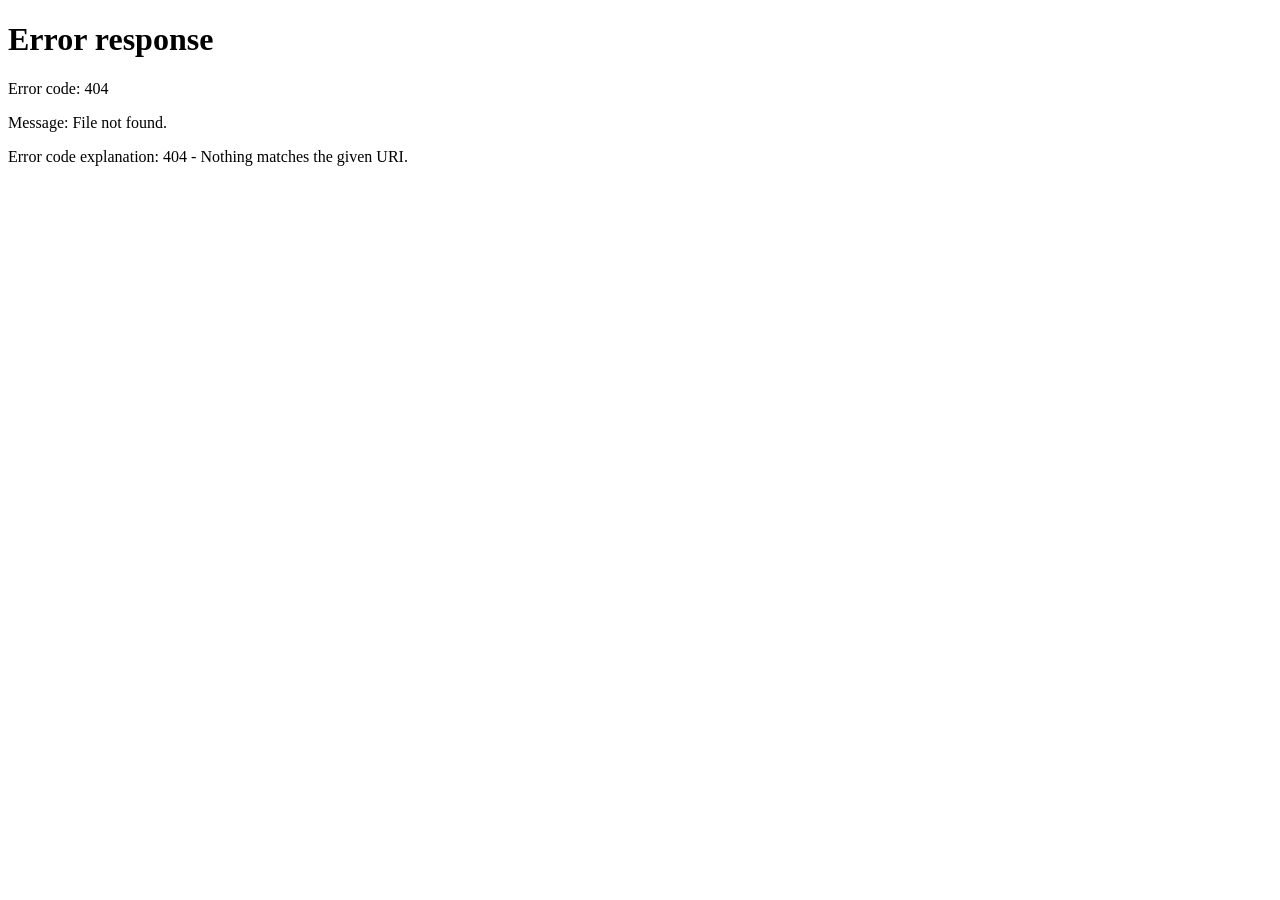
==== index.html @ b62634f8 "+" ====
<html>

<head>
    <title>Redirect</title>
    <META HTTP-EQUIV="Content-Type" CONTENT="text/html; charset=iso-8859-9">
    <meta name="yandex-verification" content="a3f229bd04b28d23" />
    <META HTTP-EQUIV="Refresh" CONTENT="0; URL=comming-soon">
</head>

<body></body>

</html>
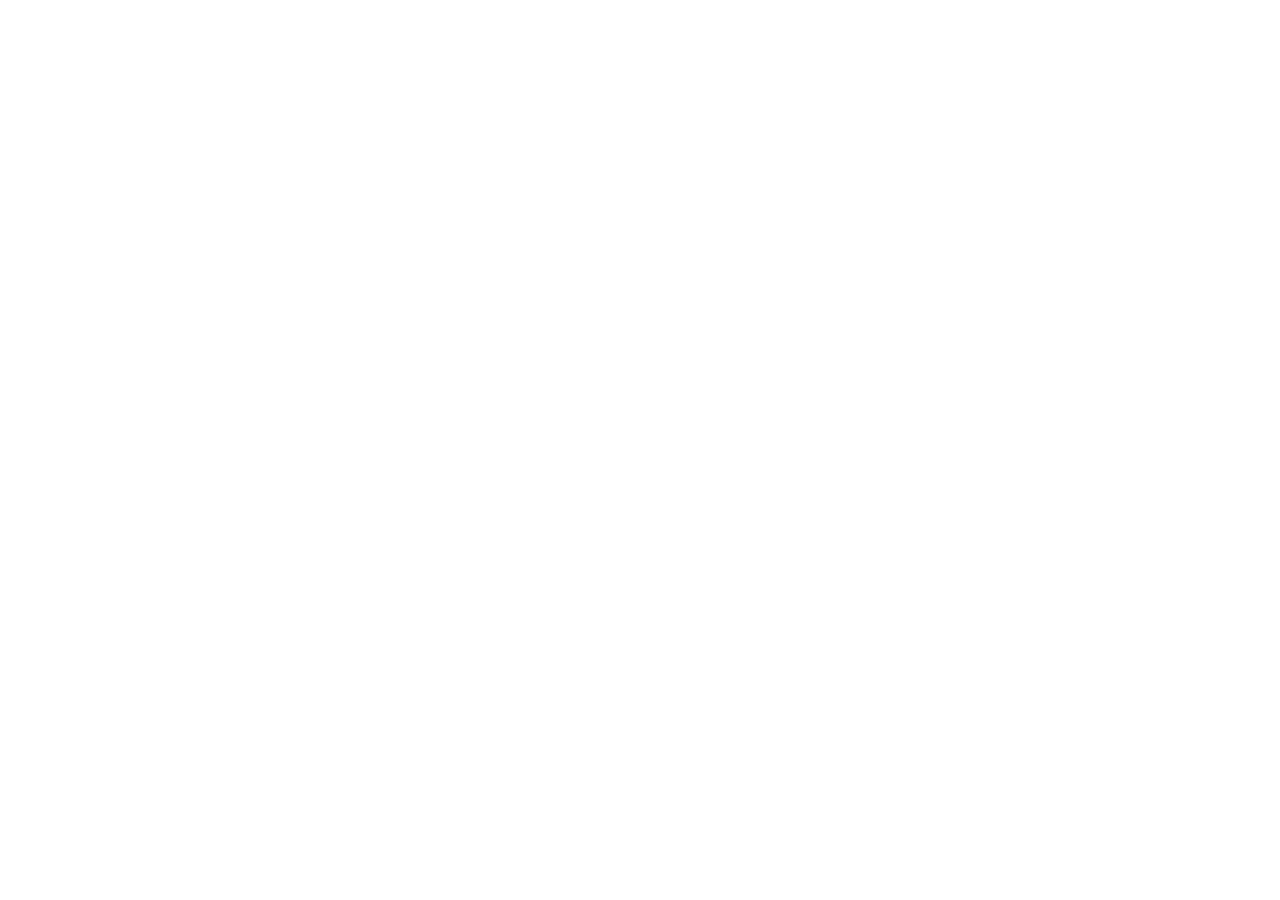
==== commit a3e2f158: "-" ====
--- a/index.html
+++ b/index.html
@@ -1,12 +1,49 @@
-<html>
+<!DOCTYPE html>
+<html lang="TR">
 
 <head>
-    <title>Redirect</title>
     <META HTTP-EQUIV="Content-Type" CONTENT="text/html; charset=iso-8859-9">
-    <meta name="yandex-verification" content="a3f229bd04b28d23" />
-    <META HTTP-EQUIV="Refresh" CONTENT="0; URL=comming-soon">
+    <META HTTP-EQUIV="Refresh" CONTENT="5; URL=en">
+    <meta charset="utf-8">
+    <meta name="viewport" content="width=device-width, initial-scale=1, shrink-to-fit=no">
+    <meta name="title" content="Özgeçmiş - Eser Kuru | eserkuru.me" />
+    <meta name="description" content="Eser Kuru kimdir? " />
+    <meta name="keywords" content="eserkuru, yazılım, geliştirici, freelancer" />
+    <meta name="author" content="Eser Kuru" />
+    <meta name="owner" content="Eser Kuru" />
+    <meta name="copyright" content="(c) 2019" />
+
+    <!-- Global site tag (gtag.js) - Google Analytics -->
+    <script async src="https://www.googletagmanager.com/gtag/js?id=UA-132011424-1"></script>
+    <script>
+        window.dataLayer = window.dataLayer || [];
+        function gtag() { dataLayer.push(arguments); }
+        gtag('js', new Date());
+
+        gtag('config', 'UA-132011424-1');
+    </script>
+
+
+    <title>Özgeçmiş - Eser Kuru</title>
+
+    <!-- Bootstrap core CSS -->
+    <link href="vendor/bootstrap/css/bootstrap.min.css" rel="stylesheet">
+
+    <!-- Custom fonts for this template -->
+    <link href="https://fonts.googleapis.com/css?family=Saira+Extra+Condensed:500,700" rel="stylesheet">
+    <link href="https://fonts.googleapis.com/css?family=Muli:400,400i,800,800i" rel="stylesheet">
+    <link href="vendor/fontawesome-free/css/all.min.css" rel="stylesheet">
+
+    <!-- Custom styles for this template -->
+    <link href="css/resume.min.css" rel="stylesheet">
+    <link href="css/custom.css" rel="stylesheet">
+
 </head>
 
-<body></body>
+<body>
+    <div class="spinner-grow" style="width: 3rem; height: 3rem;" role="status">
+        <span class="sr-only">Loading...</span>
+    </div>
+</body>
 
 </html>
--- a/vendor/fontawesome-free/css/all.min.css
+++ b/vendor/fontawesome-free/css/all.min.css
@@ -0,0 +1,5 @@
+/*!
+ * Font Awesome Free 5.3.1 by @fontawesome - https://fontawesome.com
+ * License - https://fontawesome.com/license/free (Icons: CC BY 4.0, Fonts: SIL OFL 1.1, Code: MIT License)
+ */
+.fa,.fab,.fal,.far,.fas{-moz-osx-font-smoothing:grayscale;-webkit-font-smoothing:antialiased;display:inline-block;font-style:normal;font-variant:normal;text-rendering:auto;line-height:1}.fa-lg{font-size:1.33333em;line-height:.75em;vertical-align:-.0667em}.fa-xs{font-size:.75em}.fa-sm{font-size:.875em}.fa-1x{font-size:1em}.fa-2x{font-size:2em}.fa-3x{font-size:3em}.fa-4x{font-size:4em}.fa-5x{font-size:5em}.fa-6x{font-size:6em}.fa-7x{font-size:7em}.fa-8x{font-size:8em}.fa-9x{font-size:9em}.fa-10x{font-size:10em}.fa-fw{text-align:center;width:1.25em}.fa-ul{list-style-type:none;margin-left:2.5em;padding-left:0}.fa-ul>li{position:relative}.fa-li{left:-2em;position:absolute;text-align:center;width:2em;line-height:inherit}.fa-border{border:.08em solid #eee;border-radius:.1em;padding:.2em .25em .15em}.fa-pull-left{float:left}.fa-pull-right{float:right}.fa.fa-pull-left,.fab.fa-pull-left,.fal.fa-pull-left,.far.fa-pull-left,.fas.fa-pull-left{margin-right:.3em}.fa.fa-pull-right,.fab.fa-pull-right,.fal.fa-pull-right,.far.fa-pull-right,.fas.fa-pull-right{margin-left:.3em}.fa-spin{animation:fa-spin 2s infinite linear}.fa-pulse{animation:fa-spin 1s infinite steps(8)}@keyframes fa-spin{0%{transform:rotate(0deg)}to{transform:rotate(1turn)}}.fa-rotate-90{-ms-filter:"progid:DXImageTransform.Microsoft.BasicImage(rotation=1)";transform:rotate(90deg)}.fa-rotate-180{-ms-filter:"progid:DXImageTransform.Microsoft.BasicImage(rotation=2)";transform:rotate(180deg)}.fa-rotate-270{-ms-filter:"progid:DXImageTransform.Microsoft.BasicImage(rotation=3)";transform:rotate(270deg)}.fa-flip-horizontal{-ms-filter:"progid:DXImageTransform.Microsoft.BasicImage(rotation=0, mirror=1)";transform:scaleX(-1)}.fa-flip-vertical{transform:scaleY(-1)}.fa-flip-horizontal.fa-flip-vertical,.fa-flip-vertical{-ms-filter:"progid:DXImageTransform.Microsoft.BasicImage(rotation=2, mirror=1)"}.fa-flip-horizontal.fa-flip-vertical{transform:scale(-1)}:root .fa-flip-horizontal,:root .fa-flip-vertical,:root .fa-rotate-90,:root .fa-rotate-180,:root .fa-rotate-270{-webkit-filter:none;filter:none}.fa-stack{display:inline-block;height:2em;line-height:2em;position:relative;vertical-align:middle;width:2em}.fa-stack-1x,.fa-stack-2x{left:0;position:absolute;text-align:center;width:100%}.fa-stack-1x{line-height:inherit}.fa-stack-2x{font-size:2em}.fa-inverse{color:#fff}.fa-500px:before{content:"\f26e"}.fa-accessible-icon:before{content:"\f368"}.fa-accusoft:before{content:"\f369"}.fa-ad:before{content:"\f641"}.fa-address-book:before{content:"\f2b9"}.fa-address-card:before{content:"\f2bb"}.fa-adjust:before{content:"\f042"}.fa-adn:before{content:"\f170"}.fa-adversal:before{content:"\f36a"}.fa-affiliatetheme:before{content:"\f36b"}.fa-air-freshener:before{content:"\f5d0"}.fa-algolia:before{content:"\f36c"}.fa-align-center:before{content:"\f037"}.fa-align-justify:before{content:"\f039"}.fa-align-left:before{content:"\f036"}.fa-align-right:before{content:"\f038"}.fa-alipay:before{content:"\f642"}.fa-allergies:before{content:"\f461"}.fa-amazon:before{content:"\f270"}.fa-amazon-pay:before{content:"\f42c"}.fa-ambulance:before{content:"\f0f9"}.fa-american-sign-language-interpreting:before{content:"\f2a3"}.fa-amilia:before{content:"\f36d"}.fa-anchor:before{content:"\f13d"}.fa-android:before{content:"\f17b"}.fa-angellist:before{content:"\f209"}.fa-angle-double-down:before{content:"\f103"}.fa-angle-double-left:before{content:"\f100"}.fa-angle-double-right:before{content:"\f101"}.fa-angle-double-up:before{content:"\f102"}.fa-angle-down:before{content:"\f107"}.fa-angle-left:before{content:"\f104"}.fa-angle-right:before{content:"\f105"}.fa-angle-up:before{content:"\f106"}.fa-angry:before{content:"\f556"}.fa-angrycreative:before{content:"\f36e"}.fa-angular:before{content:"\f420"}.fa-ankh:before{content:"\f644"}.fa-app-store:before{content:"\f36f"}.fa-app-store-ios:before{content:"\f370"}.fa-apper:before{content:"\f371"}.fa-apple:before{content:"\f179"}.fa-apple-alt:before{content:"\f5d1"}.fa-apple-pay:before{content:"\f415"}.fa-archive:before{content:"\f187"}.fa-archway:before{content:"\f557"}.fa-arrow-alt-circle-down:before{content:"\f358"}.fa-arrow-alt-circle-left:before{content:"\f359"}.fa-arrow-alt-circle-right:before{content:"\f35a"}.fa-arrow-alt-circle-up:before{content:"\f35b"}.fa-arrow-circle-down:before{content:"\f0ab"}.fa-arrow-circle-left:before{content:"\f0a8"}.fa-arrow-circle-right:before{content:"\f0a9"}.fa-arrow-circle-up:before{content:"\f0aa"}.fa-arrow-down:before{content:"\f063"}.fa-arrow-left:before{content:"\f060"}.fa-arrow-right:before{content:"\f061"}.fa-arrow-up:before{content:"\f062"}.fa-arrows-alt:before{content:"\f0b2"}.fa-arrows-alt-h:before{content:"\f337"}.fa-arrows-alt-v:before{content:"\f338"}.fa-assistive-listening-systems:before{content:"\f2a2"}.fa-asterisk:before{content:"\f069"}.fa-asymmetrik:before{content:"\f372"}.fa-at:before{content:"\f1fa"}.fa-atlas:before{content:"\f558"}.fa-atom:before{content:"\f5d2"}.fa-audible:before{content:"\f373"}.fa-audio-description:before{content:"\f29e"}.fa-autoprefixer:before{content:"\f41c"}.fa-avianex:before{content:"\f374"}.fa-aviato:before{content:"\f421"}.fa-award:before{content:"\f559"}.fa-aws:before{content:"\f375"}.fa-backspace:before{content:"\f55a"}.fa-backward:before{content:"\f04a"}.fa-balance-scale:before{content:"\f24e"}.fa-ban:before{content:"\f05e"}.fa-band-aid:before{content:"\f462"}.fa-bandcamp:before{content:"\f2d5"}.fa-barcode:before{content:"\f02a"}.fa-bars:before{content:"\f0c9"}.fa-baseball-ball:before{content:"\f433"}.fa-basketball-ball:before{content:"\f434"}.fa-bath:before{content:"\f2cd"}.fa-battery-empty:before{content:"\f244"}.fa-battery-full:before{content:"\f240"}.fa-battery-half:before{content:"\f242"}.fa-battery-quarter:before{content:"\f243"}.fa-battery-three-quarters:before{content:"\f241"}.fa-bed:before{content:"\f236"}.fa-beer:before{content:"\f0fc"}.fa-behance:before{content:"\f1b4"}.fa-behance-square:before{content:"\f1b5"}.fa-bell:before{content:"\f0f3"}.fa-bell-slash:before{content:"\f1f6"}.fa-bezier-curve:before{content:"\f55b"}.fa-bible:before{content:"\f647"}.fa-bicycle:before{content:"\f206"}.fa-bimobject:before{content:"\f378"}.fa-binoculars:before{content:"\f1e5"}.fa-birthday-cake:before{content:"\f1fd"}.fa-bitbucket:before{content:"\f171"}.fa-bitcoin:before{content:"\f379"}.fa-bity:before{content:"\f37a"}.fa-black-tie:before{content:"\f27e"}.fa-blackberry:before{content:"\f37b"}.fa-blender:before{content:"\f517"}.fa-blind:before{content:"\f29d"}.fa-blogger:before{content:"\f37c"}.fa-blogger-b:before{content:"\f37d"}.fa-bluetooth:before{content:"\f293"}.fa-bluetooth-b:before{content:"\f294"}.fa-bold:before{content:"\f032"}.fa-bolt:before{content:"\f0e7"}.fa-bomb:before{content:"\f1e2"}.fa-bone:before{content:"\f5d7"}.fa-bong:before{content:"\f55c"}.fa-book:before{content:"\f02d"}.fa-book-open:before{content:"\f518"}.fa-book-reader:before{content:"\f5da"}.fa-bookmark:before{content:"\f02e"}.fa-bowling-ball:before{content:"\f436"}.fa-box:before{content:"\f466"}.fa-box-open:before{content:"\f49e"}.fa-boxes:before{content:"\f468"}.fa-braille:before{content:"\f2a1"}.fa-brain:before{content:"\f5dc"}.fa-briefcase:before{content:"\f0b1"}.fa-briefcase-medical:before{content:"\f469"}.fa-broadcast-tower:before{content:"\f519"}.fa-broom:before{content:"\f51a"}.fa-brush:before{content:"\f55d"}.fa-btc:before{content:"\f15a"}.fa-bug:before{content:"\f188"}.fa-building:before{content:"\f1ad"}.fa-bullhorn:before{content:"\f0a1"}.fa-bullseye:before{content:"\f140"}.fa-burn:before{content:"\f46a"}.fa-buromobelexperte:before{content:"\f37f"}.fa-bus:before{content:"\f207"}.fa-bus-alt:before{content:"\f55e"}.fa-business-time:before{content:"\f64a"}.fa-buysellads:before{content:"\f20d"}.fa-calculator:before{content:"\f1ec"}.fa-calendar:before{content:"\f133"}.fa-calendar-alt:before{content:"\f073"}.fa-calendar-check:before{content:"\f274"}.fa-calendar-minus:before{content:"\f272"}.fa-calendar-plus:before{content:"\f271"}.fa-calendar-times:before{content:"\f273"}.fa-camera:before{content:"\f030"}.fa-camera-retro:before{content:"\f083"}.fa-cannabis:before{content:"\f55f"}.fa-capsules:before{content:"\f46b"}.fa-car:before{content:"\f1b9"}.fa-car-alt:before{content:"\f5de"}.fa-car-battery:before{content:"\f5df"}.fa-car-crash:before{content:"\f5e1"}.fa-car-side:before{content:"\f5e4"}.fa-caret-down:before{content:"\f0d7"}.fa-caret-left:before{content:"\f0d9"}.fa-caret-right:before{content:"\f0da"}.fa-caret-square-down:before{content:"\f150"}.fa-caret-square-left:before{content:"\f191"}.fa-caret-square-right:before{content:"\f152"}.fa-caret-square-up:before{content:"\f151"}.fa-caret-up:before{content:"\f0d8"}.fa-cart-arrow-down:before{content:"\f218"}.fa-cart-plus:before{content:"\f217"}.fa-cc-amazon-pay:before{content:"\f42d"}.fa-cc-amex:before{content:"\f1f3"}.fa-cc-apple-pay:before{content:"\f416"}.fa-cc-diners-club:before{content:"\f24c"}.fa-cc-discover:before{content:"\f1f2"}.fa-cc-jcb:before{content:"\f24b"}.fa-cc-mastercard:before{content:"\f1f1"}.fa-cc-paypal:before{content:"\f1f4"}.fa-cc-stripe:before{content:"\f1f5"}.fa-cc-visa:before{content:"\f1f0"}.fa-centercode:before{content:"\f380"}.fa-certificate:before{content:"\f0a3"}.fa-chalkboard:before{content:"\f51b"}.fa-chalkboard-teacher:before{content:"\f51c"}.fa-charging-station:before{content:"\f5e7"}.fa-chart-area:before{content:"\f1fe"}.fa-chart-bar:before{content:"\f080"}.fa-chart-line:before{content:"\f201"}.fa-chart-pie:before{content:"\f200"}.fa-check:before{content:"\f00c"}.fa-check-circle:before{content:"\f058"}.fa-check-double:before{content:"\f560"}.fa-check-square:before{content:"\f14a"}.fa-chess:before{content:"\f439"}.fa-chess-bishop:before{content:"\f43a"}.fa-chess-board:before{content:"\f43c"}.fa-chess-king:before{content:"\f43f"}.fa-chess-knight:before{content:"\f441"}.fa-chess-pawn:before{content:"\f443"}.fa-chess-queen:before{content:"\f445"}.fa-chess-rook:before{content:"\f447"}.fa-chevron-circle-down:before{content:"\f13a"}.fa-chevron-circle-left:before{content:"\f137"}.fa-chevron-circle-right:before{content:"\f138"}.fa-chevron-circle-up:before{content:"\f139"}.fa-chevron-down:before{content:"\f078"}.fa-chevron-left:before{content:"\f053"}.fa-chevron-right:before{content:"\f054"}.fa-chevron-up:before{content:"\f077"}.fa-child:before{content:"\f1ae"}.fa-chrome:before{content:"\f268"}.fa-church:before{content:"\f51d"}.fa-circle:before{content:"\f111"}.fa-circle-notch:before{content:"\f1ce"}.fa-city:before{content:"\f64f"}.fa-clipboard:before{content:"\f328"}.fa-clipboard-check:before{content:"\f46c"}.fa-clipboard-list:before{content:"\f46d"}.fa-clock:before{content:"\f017"}.fa-clone:before{content:"\f24d"}.fa-closed-captioning:before{content:"\f20a"}.fa-cloud:before{content:"\f0c2"}.fa-cloud-download-alt:before{content:"\f381"}.fa-cloud-upload-alt:before{content:"\f382"}.fa-cloudscale:before{content:"\f383"}.fa-cloudsmith:before{content:"\f384"}.fa-cloudversify:before{content:"\f385"}.fa-cocktail:before{content:"\f561"}.fa-code:before{content:"\f121"}.fa-code-branch:before{content:"\f126"}.fa-codepen:before{content:"\f1cb"}.fa-codiepie:before{content:"\f284"}.fa-coffee:before{content:"\f0f4"}.fa-cog:before{content:"\f013"}.fa-cogs:before{content:"\f085"}.fa-coins:before{content:"\f51e"}.fa-columns:before{content:"\f0db"}.fa-comment:before{content:"\f075"}.fa-comment-alt:before{content:"\f27a"}.fa-comment-dollar:before{content:"\f651"}.fa-comment-dots:before{content:"\f4ad"}.fa-comment-slash:before{content:"\f4b3"}.fa-comments:before{content:"\f086"}.fa-comments-dollar:before{content:"\f653"}.fa-compact-disc:before{content:"\f51f"}.fa-compass:before{content:"\f14e"}.fa-compress:before{content:"\f066"}.fa-concierge-bell:before{content:"\f562"}.fa-connectdevelop:before{content:"\f20e"}.fa-contao:before{content:"\f26d"}.fa-cookie:before{content:"\f563"}.fa-cookie-bite:before{content:"\f564"}.fa-copy:before{content:"\f0c5"}.fa-copyright:before{content:"\f1f9"}.fa-couch:before{content:"\f4b8"}.fa-cpanel:before{content:"\f388"}.fa-creative-commons:before{content:"\f25e"}.fa-creative-commons-by:before{content:"\f4e7"}.fa-creative-commons-nc:before{content:"\f4e8"}.fa-creative-commons-nc-eu:before{content:"\f4e9"}.fa-creative-commons-nc-jp:before{content:"\f4ea"}.fa-creative-commons-nd:before{content:"\f4eb"}.fa-creative-commons-pd:before{content:"\f4ec"}.fa-creative-commons-pd-alt:before{content:"\f4ed"}.fa-creative-commons-remix:before{content:"\f4ee"}.fa-creative-commons-sa:before{content:"\f4ef"}.fa-creative-commons-sampling:before{content:"\f4f0"}.fa-creative-commons-sampling-plus:before{content:"\f4f1"}.fa-creative-commons-share:before{content:"\f4f2"}.fa-credit-card:before{content:"\f09d"}.fa-crop:before{content:"\f125"}.fa-crop-alt:before{content:"\f565"}.fa-cross:before{content:"\f654"}.fa-crosshairs:before{content:"\f05b"}.fa-crow:before{content:"\f520"}.fa-crown:before{content:"\f521"}.fa-css3:before{content:"\f13c"}.fa-css3-alt:before{content:"\f38b"}.fa-cube:before{content:"\f1b2"}.fa-cubes:before{content:"\f1b3"}.fa-cut:before{content:"\f0c4"}.fa-cuttlefish:before{content:"\f38c"}.fa-d-and-d:before{content:"\f38d"}.fa-dashcube:before{content:"\f210"}.fa-database:before{content:"\f1c0"}.fa-deaf:before{content:"\f2a4"}.fa-delicious:before{content:"\f1a5"}.fa-deploydog:before{content:"\f38e"}.fa-deskpro:before{content:"\f38f"}.fa-desktop:before{content:"\f108"}.fa-deviantart:before{content:"\f1bd"}.fa-dharmachakra:before{content:"\f655"}.fa-diagnoses:before{content:"\f470"}.fa-dice:before{content:"\f522"}.fa-dice-five:before{content:"\f523"}.fa-dice-four:before{content:"\f524"}.fa-dice-one:before{content:"\f525"}.fa-dice-six:before{content:"\f526"}.fa-dice-three:before{content:"\f527"}.fa-dice-two:before{content:"\f528"}.fa-digg:before{content:"\f1a6"}.fa-digital-ocean:before{content:"\f391"}.fa-digital-tachograph:before{content:"\f566"}.fa-directions:before{content:"\f5eb"}.fa-discord:before{content:"\f392"}.fa-discourse:before{content:"\f393"}.fa-divide:before{content:"\f529"}.fa-dizzy:before{content:"\f567"}.fa-dna:before{content:"\f471"}.fa-dochub:before{content:"\f394"}.fa-docker:before{content:"\f395"}.fa-dollar-sign:before{content:"\f155"}.fa-dolly:before{content:"\f472"}.fa-dolly-flatbed:before{content:"\f474"}.fa-donate:before{content:"\f4b9"}.fa-door-closed:before{content:"\f52a"}.fa-door-open:before{content:"\f52b"}.fa-dot-circle:before{content:"\f192"}.fa-dove:before{content:"\f4ba"}.fa-download:before{content:"\f019"}.fa-draft2digital:before{content:"\f396"}.fa-drafting-compass:before{content:"\f568"}.fa-draw-polygon:before{content:"\f5ee"}.fa-dribbble:before{content:"\f17d"}.fa-dribbble-square:before{content:"\f397"}.fa-dropbox:before{content:"\f16b"}.fa-drum:before{content:"\f569"}.fa-drum-steelpan:before{content:"\f56a"}.fa-drupal:before{content:"\f1a9"}.fa-dumbbell:before{content:"\f44b"}.fa-dyalog:before{content:"\f399"}.fa-earlybirds:before{content:"\f39a"}.fa-ebay:before{content:"\f4f4"}.fa-edge:before{content:"\f282"}.fa-edit:before{content:"\f044"}.fa-eject:before{content:"\f052"}.fa-elementor:before{content:"\f430"}.fa-ellipsis-h:before{content:"\f141"}.fa-ellipsis-v:before{content:"\f142"}.fa-ello:before{content:"\f5f1"}.fa-ember:before{content:"\f423"}.fa-empire:before{content:"\f1d1"}.fa-envelope:before{content:"\f0e0"}.fa-envelope-open:before{content:"\f2b6"}.fa-envelope-open-text:before{content:"\f658"}.fa-envelope-square:before{content:"\f199"}.fa-envira:before{content:"\f299"}.fa-equals:before{content:"\f52c"}.fa-eraser:before{content:"\f12d"}.fa-erlang:before{content:"\f39d"}.fa-ethereum:before{content:"\f42e"}.fa-etsy:before{content:"\f2d7"}.fa-euro-sign:before{content:"\f153"}.fa-exchange-alt:before{content:"\f362"}.fa-exclamation:before{content:"\f12a"}.fa-exclamation-circle:before{content:"\f06a"}.fa-exclamation-triangle:before{content:"\f071"}.fa-expand:before{content:"\f065"}.fa-expand-arrows-alt:before{content:"\f31e"}.fa-expeditedssl:before{content:"\f23e"}.fa-external-link-alt:before{content:"\f35d"}.fa-external-link-square-alt:before{content:"\f360"}.fa-eye:before{content:"\f06e"}.fa-eye-dropper:before{content:"\f1fb"}.fa-eye-slash:before{content:"\f070"}.fa-facebook:before{content:"\f09a"}.fa-facebook-f:before{content:"\f39e"}.fa-facebook-messenger:before{content:"\f39f"}.fa-facebook-square:before{content:"\f082"}.fa-fast-backward:before{content:"\f049"}.fa-fast-forward:before{content:"\f050"}.fa-fax:before{content:"\f1ac"}.fa-feather:before{content:"\f52d"}.fa-feather-alt:before{content:"\f56b"}.fa-female:before{content:"\f182"}.fa-fighter-jet:before{content:"\f0fb"}.fa-file:before{content:"\f15b"}.fa-file-alt:before{content:"\f15c"}.fa-file-archive:before{content:"\f1c6"}.fa-file-audio:before{content:"\f1c7"}.fa-file-code:before{content:"\f1c9"}.fa-file-contract:before{content:"\f56c"}.fa-file-download:before{content:"\f56d"}.fa-file-excel:before{content:"\f1c3"}.fa-file-export:before{content:"\f56e"}.fa-file-image:before{content:"\f1c5"}.fa-file-import:before{content:"\f56f"}.fa-file-invoice:before{content:"\f570"}.fa-file-invoice-dollar:before{content:"\f571"}.fa-file-medical:before{content:"\f477"}.fa-file-medical-alt:before{content:"\f478"}.fa-file-pdf:before{content:"\f1c1"}.fa-file-powerpoint:before{content:"\f1c4"}.fa-file-prescription:before{content:"\f572"}.fa-file-signature:before{content:"\f573"}.fa-file-upload:before{content:"\f574"}.fa-file-video:before{content:"\f1c8"}.fa-file-word:before{content:"\f1c2"}.fa-fill:before{content:"\f575"}.fa-fill-drip:before{content:"\f576"}.fa-film:before{content:"\f008"}.fa-filter:before{content:"\f0b0"}.fa-fingerprint:before{content:"\f577"}.fa-fire:before{content:"\f06d"}.fa-fire-extinguisher:before{content:"\f134"}.fa-firefox:before{content:"\f269"}.fa-first-aid:before{content:"\f479"}.fa-first-order:before{content:"\f2b0"}.fa-first-order-alt:before{content:"\f50a"}.fa-firstdraft:before{content:"\f3a1"}.fa-fish:before{content:"\f578"}.fa-flag:before{content:"\f024"}.fa-flag-checkered:before{content:"\f11e"}.fa-flask:before{content:"\f0c3"}.fa-flickr:before{content:"\f16e"}.fa-flipboard:before{content:"\f44d"}.fa-flushed:before{content:"\f579"}.fa-fly:before{content:"\f417"}.fa-folder:before{content:"\f07b"}.fa-folder-minus:before{content:"\f65d"}.fa-folder-open:before{content:"\f07c"}.fa-folder-plus:before{content:"\f65e"}.fa-font:before{content:"\f031"}.fa-font-awesome:before{content:"\f2b4"}.fa-font-awesome-alt:before{content:"\f35c"}.fa-font-awesome-flag:before{content:"\f425"}.fa-font-awesome-logo-full:before{content:"\f4e6"}.fa-fonticons:before{content:"\f280"}.fa-fonticons-fi:before{content:"\f3a2"}.fa-football-ball:before{content:"\f44e"}.fa-fort-awesome:before{content:"\f286"}.fa-fort-awesome-alt:before{content:"\f3a3"}.fa-forumbee:before{content:"\f211"}.fa-forward:before{content:"\f04e"}.fa-foursquare:before{content:"\f180"}.fa-free-code-camp:before{content:"\f2c5"}.fa-freebsd:before{content:"\f3a4"}.fa-frog:before{content:"\f52e"}.fa-frown:before{content:"\f119"}.fa-frown-open:before{content:"\f57a"}.fa-fulcrum:before{content:"\f50b"}.fa-funnel-dollar:before{content:"\f662"}.fa-futbol:before{content:"\f1e3"}.fa-galactic-republic:before{content:"\f50c"}.fa-galactic-senate:before{content:"\f50d"}.fa-gamepad:before{content:"\f11b"}.fa-gas-pump:before{content:"\f52f"}.fa-gavel:before{content:"\f0e3"}.fa-gem:before{content:"\f3a5"}.fa-genderless:before{content:"\f22d"}.fa-get-pocket:before{content:"\f265"}.fa-gg:before{content:"\f260"}.fa-gg-circle:before{content:"\f261"}.fa-gift:before{content:"\f06b"}.fa-git:before{content:"\f1d3"}.fa-git-square:before{content:"\f1d2"}.fa-github:before{content:"\f09b"}.fa-github-alt:before{content:"\f113"}.fa-github-square:before{content:"\f092"}.fa-gitkraken:before{content:"\f3a6"}.fa-gitlab:before{content:"\f296"}.fa-gitter:before{content:"\f426"}.fa-glass-martini:before{content:"\f000"}.fa-glass-martini-alt:before{content:"\f57b"}.fa-glasses:before{content:"\f530"}.fa-glide:before{content:"\f2a5"}.fa-glide-g:before{content:"\f2a6"}.fa-globe:before{content:"\f0ac"}.fa-globe-africa:before{content:"\f57c"}.fa-globe-americas:before{content:"\f57d"}.fa-globe-asia:before{content:"\f57e"}.fa-gofore:before{content:"\f3a7"}.fa-golf-ball:before{content:"\f450"}.fa-goodreads:before{content:"\f3a8"}.fa-goodreads-g:before{content:"\f3a9"}.fa-google:before{content:"\f1a0"}.fa-google-drive:before{content:"\f3aa"}.fa-google-play:before{content:"\f3ab"}.fa-google-plus:before{content:"\f2b3"}.fa-google-plus-g:before{content:"\f0d5"}.fa-google-plus-square:before{content:"\f0d4"}.fa-google-wallet:before{content:"\f1ee"}.fa-gopuram:before{content:"\f664"}.fa-graduation-cap:before{content:"\f19d"}.fa-gratipay:before{content:"\f184"}.fa-grav:before{content:"\f2d6"}.fa-greater-than:before{content:"\f531"}.fa-greater-than-equal:before{content:"\f532"}.fa-grimace:before{content:"\f57f"}.fa-grin:before{content:"\f580"}.fa-grin-alt:before{content:"\f581"}.fa-grin-beam:before{content:"\f582"}.fa-grin-beam-sweat:before{content:"\f583"}.fa-grin-hearts:before{content:"\f584"}.fa-grin-squint:before{content:"\f585"}.fa-grin-squint-tears:before{content:"\f586"}.fa-grin-stars:before{content:"\f587"}.fa-grin-tears:before{content:"\f588"}.fa-grin-tongue:before{content:"\f589"}.fa-grin-tongue-squint:before{content:"\f58a"}.fa-grin-tongue-wink:before{content:"\f58b"}.fa-grin-wink:before{content:"\f58c"}.fa-grip-horizontal:before{content:"\f58d"}.fa-grip-vertical:before{content:"\f58e"}.fa-gripfire:before{content:"\f3ac"}.fa-grunt:before{content:"\f3ad"}.fa-gulp:before{content:"\f3ae"}.fa-h-square:before{content:"\f0fd"}.fa-hacker-news:before{content:"\f1d4"}.fa-hacker-news-square:before{content:"\f3af"}.fa-hackerrank:before{content:"\f5f7"}.fa-hamsa:before{content:"\f665"}.fa-hand-holding:before{content:"\f4bd"}.fa-hand-holding-heart:before{content:"\f4be"}.fa-hand-holding-usd:before{content:"\f4c0"}.fa-hand-lizard:before{content:"\f258"}.fa-hand-paper:before{content:"\f256"}.fa-hand-peace:before{content:"\f25b"}.fa-hand-point-down:before{content:"\f0a7"}.fa-hand-point-left:before{content:"\f0a5"}.fa-hand-point-right:before{content:"\f0a4"}.fa-hand-point-up:before{content:"\f0a6"}.fa-hand-pointer:before{content:"\f25a"}.fa-hand-rock:before{content:"\f255"}.fa-hand-scissors:before{content:"\f257"}.fa-hand-spock:before{content:"\f259"}.fa-hands:before{content:"\f4c2"}.fa-hands-helping:before{content:"\f4c4"}.fa-handshake:before{content:"\f2b5"}.fa-hashtag:before{content:"\f292"}.fa-haykal:before{content:"\f666"}.fa-hdd:before{content:"\f0a0"}.fa-heading:before{content:"\f1dc"}.fa-headphones:before{content:"\f025"}.fa-headphones-alt:before{content:"\f58f"}.fa-headset:before{content:"\f590"}.fa-heart:before{content:"\f004"}.fa-heartbeat:before{content:"\f21e"}.fa-helicopter:before{content:"\f533"}.fa-highlighter:before{content:"\f591"}.fa-hips:before{content:"\f452"}.fa-hire-a-helper:before{content:"\f3b0"}.fa-history:before{content:"\f1da"}.fa-hockey-puck:before{content:"\f453"}.fa-home:before{content:"\f015"}.fa-hooli:before{content:"\f427"}.fa-hornbill:before{content:"\f592"}.fa-hospital:before{content:"\f0f8"}.fa-hospital-alt:before{content:"\f47d"}.fa-hospital-symbol:before{content:"\f47e"}.fa-hot-tub:before{content:"\f593"}.fa-hotel:before{content:"\f594"}.fa-hotjar:before{content:"\f3b1"}.fa-hourglass:before{content:"\f254"}.fa-hourglass-end:before{content:"\f253"}.fa-hourglass-half:before{content:"\f252"}.fa-hourglass-start:before{content:"\f251"}.fa-houzz:before{content:"\f27c"}.fa-html5:before{content:"\f13b"}.fa-hubspot:before{content:"\f3b2"}.fa-i-cursor:before{content:"\f246"}.fa-id-badge:before{content:"\f2c1"}.fa-id-card:before{content:"\f2c2"}.fa-id-card-alt:before{content:"\f47f"}.fa-image:before{content:"\f03e"}.fa-images:before{content:"\f302"}.fa-imdb:before{content:"\f2d8"}.fa-inbox:before{content:"\f01c"}.fa-indent:before{content:"\f03c"}.fa-industry:before{content:"\f275"}.fa-infinity:before{content:"\f534"}.fa-info:before{content:"\f129"}.fa-info-circle:before{content:"\f05a"}.fa-instagram:before{content:"\f16d"}.fa-internet-explorer:before{content:"\f26b"}.fa-ioxhost:before{content:"\f208"}.fa-italic:before{content:"\f033"}.fa-itunes:before{content:"\f3b4"}.fa-itunes-note:before{content:"\f3b5"}.fa-java:before{content:"\f4e4"}.fa-jedi:before{content:"\f669"}.fa-jedi-order:before{content:"\f50e"}.fa-jenkins:before{content:"\f3b6"}.fa-joget:before{content:"\f3b7"}.fa-joint:before{content:"\f595"}.fa-joomla:before{content:"\f1aa"}.fa-journal-whills:before{content:"\f66a"}.fa-js:before{content:"\f3b8"}.fa-js-square:before{content:"\f3b9"}.fa-jsfiddle:before{content:"\f1cc"}.fa-kaaba:before{content:"\f66b"}.fa-kaggle:before{content:"\f5fa"}.fa-key:before{content:"\f084"}.fa-keybase:before{content:"\f4f5"}.fa-keyboard:before{content:"\f11c"}.fa-keycdn:before{content:"\f3ba"}.fa-khanda:before{content:"\f66d"}.fa-kickstarter:before{content:"\f3bb"}.fa-kickstarter-k:before{content:"\f3bc"}.fa-kiss:before{content:"\f596"}.fa-kiss-beam:before{content:"\f597"}.fa-kiss-wink-heart:before{content:"\f598"}.fa-kiwi-bird:before{content:"\f535"}.fa-korvue:before{content:"\f42f"}.fa-landmark:before{content:"\f66f"}.fa-language:before{content:"\f1ab"}.fa-laptop:before{content:"\f109"}.fa-laptop-code:before{content:"\f5fc"}.fa-laravel:before{content:"\f3bd"}.fa-lastfm:before{content:"\f202"}.fa-lastfm-square:before{content:"\f203"}.fa-laugh:before{content:"\f599"}.fa-laugh-beam:before{content:"\f59a"}.fa-laugh-squint:before{content:"\f59b"}.fa-laugh-wink:before{content:"\f59c"}.fa-layer-group:before{content:"\f5fd"}.fa-leaf:before{content:"\f06c"}.fa-leanpub:before{content:"\f212"}.fa-lemon:before{content:"\f094"}.fa-less:before{content:"\f41d"}.fa-less-than:before{content:"\f536"}.fa-less-than-equal:before{content:"\f537"}.fa-level-down-alt:before{content:"\f3be"}.fa-level-up-alt:before{content:"\f3bf"}.fa-life-ring:before{content:"\f1cd"}.fa-lightbulb:before{content:"\f0eb"}.fa-line:before{content:"\f3c0"}.fa-link:before{content:"\f0c1"}.fa-linkedin:before{content:"\f08c"}.fa-linkedin-in:before{content:"\f0e1"}.fa-linode:before{content:"\f2b8"}.fa-linux:before{content:"\f17c"}.fa-lira-sign:before{content:"\f195"}.fa-list:before{content:"\f03a"}.fa-list-alt:before{content:"\f022"}.fa-list-ol:before{content:"\f0cb"}.fa-list-ul:before{content:"\f0ca"}.fa-location-arrow:before{content:"\f124"}.fa-lock:before{content:"\f023"}.fa-lock-open:before{content:"\f3c1"}.fa-long-arrow-alt-down:before{content:"\f309"}.fa-long-arrow-alt-left:before{content:"\f30a"}.fa-long-arrow-alt-right:before{content:"\f30b"}.fa-long-arrow-alt-up:before{content:"\f30c"}.fa-low-vision:before{content:"\f2a8"}.fa-luggage-cart:before{content:"\f59d"}.fa-lyft:before{content:"\f3c3"}.fa-magento:before{content:"\f3c4"}.fa-magic:before{content:"\f0d0"}.fa-magnet:before{content:"\f076"}.fa-mail-bulk:before{content:"\f674"}.fa-mailchimp:before{content:"\f59e"}.fa-male:before{content:"\f183"}.fa-mandalorian:before{content:"\f50f"}.fa-map:before{content:"\f279"}.fa-map-marked:before{content:"\f59f"}.fa-map-marked-alt:before{content:"\f5a0"}.fa-map-marker:before{content:"\f041"}.fa-map-marker-alt:before{content:"\f3c5"}.fa-map-pin:before{content:"\f276"}.fa-map-signs:before{content:"\f277"}.fa-markdown:before{content:"\f60f"}.fa-marker:before{content:"\f5a1"}.fa-mars:before{content:"\f222"}.fa-mars-double:before{content:"\f227"}.fa-mars-stroke:before{content:"\f229"}.fa-mars-stroke-h:before{content:"\f22b"}.fa-mars-stroke-v:before{content:"\f22a"}.fa-mastodon:before{content:"\f4f6"}.fa-maxcdn:before{content:"\f136"}.fa-medal:before{content:"\f5a2"}.fa-medapps:before{content:"\f3c6"}.fa-medium:before{content:"\f23a"}.fa-medium-m:before{content:"\f3c7"}.fa-medkit:before{content:"\f0fa"}.fa-medrt:before{content:"\f3c8"}.fa-meetup:before{content:"\f2e0"}.fa-megaport:before{content:"\f5a3"}.fa-meh:before{content:"\f11a"}.fa-meh-blank:before{content:"\f5a4"}.fa-meh-rolling-eyes:before{content:"\f5a5"}.fa-memory:before{content:"\f538"}.fa-menorah:before{content:"\f676"}.fa-mercury:before{content:"\f223"}.fa-microchip:before{content:"\f2db"}.fa-microphone:before{content:"\f130"}.fa-microphone-alt:before{content:"\f3c9"}.fa-microphone-alt-slash:before{content:"\f539"}.fa-microphone-slash:before{content:"\f131"}.fa-microscope:before{content:"\f610"}.fa-microsoft:before{content:"\f3ca"}.fa-minus:before{content:"\f068"}.fa-minus-circle:before{content:"\f056"}.fa-minus-square:before{content:"\f146"}.fa-mix:before{content:"\f3cb"}.fa-mixcloud:before{content:"\f289"}.fa-mizuni:before{content:"\f3cc"}.fa-mobile:before{content:"\f10b"}.fa-mobile-alt:before{content:"\f3cd"}.fa-modx:before{content:"\f285"}.fa-monero:before{content:"\f3d0"}.fa-money-bill:before{content:"\f0d6"}.fa-money-bill-alt:before{content:"\f3d1"}.fa-money-bill-wave:before{content:"\f53a"}.fa-money-bill-wave-alt:before{content:"\f53b"}.fa-money-check:before{content:"\f53c"}.fa-money-check-alt:before{content:"\f53d"}.fa-monument:before{content:"\f5a6"}.fa-moon:before{content:"\f186"}.fa-mortar-pestle:before{content:"\f5a7"}.fa-mosque:before{content:"\f678"}.fa-motorcycle:before{content:"\f21c"}.fa-mouse-pointer:before{content:"\f245"}.fa-music:before{content:"\f001"}.fa-napster:before{content:"\f3d2"}.fa-neos:before{content:"\f612"}.fa-neuter:before{content:"\f22c"}.fa-newspaper:before{content:"\f1ea"}.fa-nimblr:before{content:"\f5a8"}.fa-nintendo-switch:before{content:"\f418"}.fa-node:before{content:"\f419"}.fa-node-js:before{content:"\f3d3"}.fa-not-equal:before{content:"\f53e"}.fa-notes-medical:before{content:"\f481"}.fa-npm:before{content:"\f3d4"}.fa-ns8:before{content:"\f3d5"}.fa-nutritionix:before{content:"\f3d6"}.fa-object-group:before{content:"\f247"}.fa-object-ungroup:before{content:"\f248"}.fa-odnoklassniki:before{content:"\f263"}.fa-odnoklassniki-square:before{content:"\f264"}.fa-oil-can:before{content:"\f613"}.fa-old-republic:before{content:"\f510"}.fa-om:before{content:"\f679"}.fa-opencart:before{content:"\f23d"}.fa-openid:before{content:"\f19b"}.fa-opera:before{content:"\f26a"}.fa-optin-monster:before{content:"\f23c"}.fa-osi:before{content:"\f41a"}.fa-outdent:before{content:"\f03b"}.fa-page4:before{content:"\f3d7"}.fa-pagelines:before{content:"\f18c"}.fa-paint-brush:before{content:"\f1fc"}.fa-paint-roller:before{content:"\f5aa"}.fa-palette:before{content:"\f53f"}.fa-palfed:before{content:"\f3d8"}.fa-pallet:before{content:"\f482"}.fa-paper-plane:before{content:"\f1d8"}.fa-paperclip:before{content:"\f0c6"}.fa-parachute-box:before{content:"\f4cd"}.fa-paragraph:before{content:"\f1dd"}.fa-parking:before{content:"\f540"}.fa-passport:before{content:"\f5ab"}.fa-pastafarianism:before{content:"\f67b"}.fa-paste:before{content:"\f0ea"}.fa-patreon:before{content:"\f3d9"}.fa-pause:before{content:"\f04c"}.fa-pause-circle:before{content:"\f28b"}.fa-paw:before{content:"\f1b0"}.fa-paypal:before{content:"\f1ed"}.fa-peace:before{content:"\f67c"}.fa-pen:before{content:"\f304"}.fa-pen-alt:before{content:"\f305"}.fa-pen-fancy:before{content:"\f5ac"}.fa-pen-nib:before{content:"\f5ad"}.fa-pen-square:before{content:"\f14b"}.fa-pencil-alt:before{content:"\f303"}.fa-pencil-ruler:before{content:"\f5ae"}.fa-people-carry:before{content:"\f4ce"}.fa-percent:before{content:"\f295"}.fa-percentage:before{content:"\f541"}.fa-periscope:before{content:"\f3da"}.fa-phabricator:before{content:"\f3db"}.fa-phoenix-framework:before{content:"\f3dc"}.fa-phoenix-squadron:before{content:"\f511"}.fa-phone:before{content:"\f095"}.fa-phone-slash:before{content:"\f3dd"}.fa-phone-square:before{content:"\f098"}.fa-phone-volume:before{content:"\f2a0"}.fa-php:before{content:"\f457"}.fa-pied-piper:before{content:"\f2ae"}.fa-pied-piper-alt:before{content:"\f1a8"}.fa-pied-piper-hat:before{content:"\f4e5"}.fa-pied-piper-pp:before{content:"\f1a7"}.fa-piggy-bank:before{content:"\f4d3"}.fa-pills:before{content:"\f484"}.fa-pinterest:before{content:"\f0d2"}.fa-pinterest-p:before{content:"\f231"}.fa-pinterest-square:before{content:"\f0d3"}.fa-place-of-worship:before{content:"\f67f"}.fa-plane:before{content:"\f072"}.fa-plane-arrival:before{content:"\f5af"}.fa-plane-departure:before{content:"\f5b0"}.fa-play:before{content:"\f04b"}.fa-play-circle:before{content:"\f144"}.fa-playstation:before{content:"\f3df"}.fa-plug:before{content:"\f1e6"}.fa-plus:before{content:"\f067"}.fa-plus-circle:before{content:"\f055"}.fa-plus-square:before{content:"\f0fe"}.fa-podcast:before{content:"\f2ce"}.fa-poll:before{content:"\f681"}.fa-poll-h:before{content:"\f682"}.fa-poo:before{content:"\f2fe"}.fa-poop:before{content:"\f619"}.fa-portrait:before{content:"\f3e0"}.fa-pound-sign:before{content:"\f154"}.fa-power-off:before{content:"\f011"}.fa-pray:before{content:"\f683"}.fa-praying-hands:before{content:"\f684"}.fa-prescription:before{content:"\f5b1"}.fa-prescription-bottle:before{content:"\f485"}.fa-prescription-bottle-alt:before{content:"\f486"}.fa-print:before{content:"\f02f"}.fa-procedures:before{content:"\f487"}.fa-product-hunt:before{content:"\f288"}.fa-project-diagram:before{content:"\f542"}.fa-pushed:before{content:"\f3e1"}.fa-puzzle-piece:before{content:"\f12e"}.fa-python:before{content:"\f3e2"}.fa-qq:before{content:"\f1d6"}.fa-qrcode:before{content:"\f029"}.fa-question:before{content:"\f128"}.fa-question-circle:before{content:"\f059"}.fa-quidditch:before{content:"\f458"}.fa-quinscape:before{content:"\f459"}.fa-quora:before{content:"\f2c4"}.fa-quote-left:before{content:"\f10d"}.fa-quote-right:before{content:"\f10e"}.fa-quran:before{content:"\f687"}.fa-r-project:before{content:"\f4f7"}.fa-random:before{content:"\f074"}.fa-ravelry:before{content:"\f2d9"}.fa-react:before{content:"\f41b"}.fa-readme:before{content:"\f4d5"}.fa-rebel:before{content:"\f1d0"}.fa-receipt:before{content:"\f543"}.fa-recycle:before{content:"\f1b8"}.fa-red-river:before{content:"\f3e3"}.fa-reddit:before{content:"\f1a1"}.fa-reddit-alien:before{content:"\f281"}.fa-reddit-square:before{content:"\f1a2"}.fa-redo:before{content:"\f01e"}.fa-redo-alt:before{content:"\f2f9"}.fa-registered:before{content:"\f25d"}.fa-rendact:before{content:"\f3e4"}.fa-renren:before{content:"\f18b"}.fa-reply:before{content:"\f3e5"}.fa-reply-all:before{content:"\f122"}.fa-replyd:before{content:"\f3e6"}.fa-researchgate:before{content:"\f4f8"}.fa-resolving:before{content:"\f3e7"}.fa-retweet:before{content:"\f079"}.fa-rev:before{content:"\f5b2"}.fa-ribbon:before{content:"\f4d6"}.fa-road:before{content:"\f018"}.fa-robot:before{content:"\f544"}.fa-rocket:before{content:"\f135"}.fa-rocketchat:before{content:"\f3e8"}.fa-rockrms:before{content:"\f3e9"}.fa-route:before{content:"\f4d7"}.fa-rss:before{content:"\f09e"}.fa-rss-square:before{content:"\f143"}.fa-ruble-sign:before{content:"\f158"}.fa-ruler:before{content:"\f545"}.fa-ruler-combined:before{content:"\f546"}.fa-ruler-horizontal:before{content:"\f547"}.fa-ruler-vertical:before{content:"\f548"}.fa-rupee-sign:before{content:"\f156"}.fa-sad-cry:before{content:"\f5b3"}.fa-sad-tear:before{content:"\f5b4"}.fa-safari:before{content:"\f267"}.fa-sass:before{content:"\f41e"}.fa-save:before{content:"\f0c7"}.fa-schlix:before{content:"\f3ea"}.fa-school:before{content:"\f549"}.fa-screwdriver:before{content:"\f54a"}.fa-scribd:before{content:"\f28a"}.fa-search:before{content:"\f002"}.fa-search-dollar:before{content:"\f688"}.fa-search-location:before{content:"\f689"}.fa-search-minus:before{content:"\f010"}.fa-search-plus:before{content:"\f00e"}.fa-searchengin:before{content:"\f3eb"}.fa-seedling:before{content:"\f4d8"}.fa-sellcast:before{content:"\f2da"}.fa-sellsy:before{content:"\f213"}.fa-server:before{content:"\f233"}.fa-servicestack:before{content:"\f3ec"}.fa-shapes:before{content:"\f61f"}.fa-share:before{content:"\f064"}.fa-share-alt:before{content:"\f1e0"}.fa-share-alt-square:before{content:"\f1e1"}.fa-share-square:before{content:"\f14d"}.fa-shekel-sign:before{content:"\f20b"}.fa-shield-alt:before{content:"\f3ed"}.fa-ship:before{content:"\f21a"}.fa-shipping-fast:before{content:"\f48b"}.fa-shirtsinbulk:before{content:"\f214"}.fa-shoe-prints:before{content:"\f54b"}.fa-shopping-bag:before{content:"\f290"}.fa-shopping-basket:before{content:"\f291"}.fa-shopping-cart:before{content:"\f07a"}.fa-shopware:before{content:"\f5b5"}.fa-shower:before{content:"\f2cc"}.fa-shuttle-van:before{content:"\f5b6"}.fa-sign:before{content:"\f4d9"}.fa-sign-in-alt:before{content:"\f2f6"}.fa-sign-language:before{content:"\f2a7"}.fa-sign-out-alt:before{content:"\f2f5"}.fa-signal:before{content:"\f012"}.fa-signature:before{content:"\f5b7"}.fa-simplybuilt:before{content:"\f215"}.fa-sistrix:before{content:"\f3ee"}.fa-sitemap:before{content:"\f0e8"}.fa-sith:before{content:"\f512"}.fa-skull:before{content:"\f54c"}.fa-skyatlas:before{content:"\f216"}.fa-skype:before{content:"\f17e"}.fa-slack:before{content:"\f198"}.fa-slack-hash:before{content:"\f3ef"}.fa-sliders-h:before{content:"\f1de"}.fa-slideshare:before{content:"\f1e7"}.fa-smile:before{content:"\f118"}.fa-smile-beam:before{content:"\f5b8"}.fa-smile-wink:before{content:"\f4da"}.fa-smoking:before{content:"\f48d"}.fa-smoking-ban:before{content:"\f54d"}.fa-snapchat:before{content:"\f2ab"}.fa-snapchat-ghost:before{content:"\f2ac"}.fa-snapchat-square:before{content:"\f2ad"}.fa-snowflake:before{content:"\f2dc"}.fa-socks:before{content:"\f696"}.fa-solar-panel:before{content:"\f5ba"}.fa-sort:before{content:"\f0dc"}.fa-sort-alpha-down:before{content:"\f15d"}.fa-sort-alpha-up:before{content:"\f15e"}.fa-sort-amount-down:before{content:"\f160"}.fa-sort-amount-up:before{content:"\f161"}.fa-sort-down:before{content:"\f0dd"}.fa-sort-numeric-down:before{content:"\f162"}.fa-sort-numeric-up:before{content:"\f163"}.fa-sort-up:before{content:"\f0de"}.fa-soundcloud:before{content:"\f1be"}.fa-spa:before{content:"\f5bb"}.fa-space-shuttle:before{content:"\f197"}.fa-speakap:before{content:"\f3f3"}.fa-spinner:before{content:"\f110"}.fa-splotch:before{content:"\f5bc"}.fa-spotify:before{content:"\f1bc"}.fa-spray-can:before{content:"\f5bd"}.fa-square:before{content:"\f0c8"}.fa-square-full:before{content:"\f45c"}.fa-square-root-alt:before{content:"\f698"}.fa-squarespace:before{content:"\f5be"}.fa-stack-exchange:before{content:"\f18d"}.fa-stack-overflow:before{content:"\f16c"}.fa-stamp:before{content:"\f5bf"}.fa-star:before{content:"\f005"}.fa-star-and-crescent:before{content:"\f699"}.fa-star-half:before{content:"\f089"}.fa-star-half-alt:before{content:"\f5c0"}.fa-star-of-david:before{content:"\f69a"}.fa-star-of-life:before{content:"\f621"}.fa-staylinked:before{content:"\f3f5"}.fa-steam:before{content:"\f1b6"}.fa-steam-square:before{content:"\f1b7"}.fa-steam-symbol:before{content:"\f3f6"}.fa-step-backward:before{content:"\f048"}.fa-step-forward:before{content:"\f051"}.fa-stethoscope:before{content:"\f0f1"}.fa-sticker-mule:before{content:"\f3f7"}.fa-sticky-note:before{content:"\f249"}.fa-stop:before{content:"\f04d"}.fa-stop-circle:before{content:"\f28d"}.fa-stopwatch:before{content:"\f2f2"}.fa-store:before{content:"\f54e"}.fa-store-alt:before{content:"\f54f"}.fa-strava:before{content:"\f428"}.fa-stream:before{content:"\f550"}.fa-street-view:before{content:"\f21d"}.fa-strikethrough:before{content:"\f0cc"}.fa-stripe:before{content:"\f429"}.fa-stripe-s:before{content:"\f42a"}.fa-stroopwafel:before{content:"\f551"}.fa-studiovinari:before{content:"\f3f8"}.fa-stumbleupon:before{content:"\f1a4"}.fa-stumbleupon-circle:before{content:"\f1a3"}.fa-subscript:before{content:"\f12c"}.fa-subway:before{content:"\f239"}.fa-suitcase:before{content:"\f0f2"}.fa-suitcase-rolling:before{content:"\f5c1"}.fa-sun:before{content:"\f185"}.fa-superpowers:before{content:"\f2dd"}.fa-superscript:before{content:"\f12b"}.fa-supple:before{content:"\f3f9"}.fa-surprise:before{content:"\f5c2"}.fa-swatchbook:before{content:"\f5c3"}.fa-swimmer:before{content:"\f5c4"}.fa-swimming-pool:before{content:"\f5c5"}.fa-synagogue:before{content:"\f69b"}.fa-sync:before{content:"\f021"}.fa-sync-alt:before{content:"\f2f1"}.fa-syringe:before{content:"\f48e"}.fa-table:before{content:"\f0ce"}.fa-table-tennis:before{content:"\f45d"}.fa-tablet:before{content:"\f10a"}.fa-tablet-alt:before{content:"\f3fa"}.fa-tablets:before{content:"\f490"}.fa-tachometer-alt:before{content:"\f3fd"}.fa-tag:before{content:"\f02b"}.fa-tags:before{content:"\f02c"}.fa-tape:before{content:"\f4db"}.fa-tasks:before{content:"\f0ae"}.fa-taxi:before{content:"\f1ba"}.fa-teamspeak:before{content:"\f4f9"}.fa-teeth:before{content:"\f62e"}.fa-teeth-open:before{content:"\f62f"}.fa-telegram:before{content:"\f2c6"}.fa-telegram-plane:before{content:"\f3fe"}.fa-tencent-weibo:before{content:"\f1d5"}.fa-terminal:before{content:"\f120"}.fa-text-height:before{content:"\f034"}.fa-text-width:before{content:"\f035"}.fa-th:before{content:"\f00a"}.fa-th-large:before{content:"\f009"}.fa-th-list:before{content:"\f00b"}.fa-the-red-yeti:before{content:"\f69d"}.fa-theater-masks:before{content:"\f630"}.fa-themeco:before{content:"\f5c6"}.fa-themeisle:before{content:"\f2b2"}.fa-thermometer:before{content:"\f491"}.fa-thermometer-empty:before{content:"\f2cb"}.fa-thermometer-full:before{content:"\f2c7"}.fa-thermometer-half:before{content:"\f2c9"}.fa-thermometer-quarter:before{content:"\f2ca"}.fa-thermometer-three-quarters:before{content:"\f2c8"}.fa-thumbs-down:before{content:"\f165"}.fa-thumbs-up:before{content:"\f164"}.fa-thumbtack:before{content:"\f08d"}.fa-ticket-alt:before{content:"\f3ff"}.fa-times:before{content:"\f00d"}.fa-times-circle:before{content:"\f057"}.fa-tint:before{content:"\f043"}.fa-tint-slash:before{content:"\f5c7"}.fa-tired:before{content:"\f5c8"}.fa-toggle-off:before{content:"\f204"}.fa-toggle-on:before{content:"\f205"}.fa-toolbox:before{content:"\f552"}.fa-tooth:before{content:"\f5c9"}.fa-torah:before{content:"\f6a0"}.fa-torii-gate:before{content:"\f6a1"}.fa-trade-federation:before{content:"\f513"}.fa-trademark:before{content:"\f25c"}.fa-traffic-light:before{content:"\f637"}.fa-train:before{content:"\f238"}.fa-transgender:before{content:"\f224"}.fa-transgender-alt:before{content:"\f225"}.fa-trash:before{content:"\f1f8"}.fa-trash-alt:before{content:"\f2ed"}.fa-tree:before{content:"\f1bb"}.fa-trello:before{content:"\f181"}.fa-tripadvisor:before{content:"\f262"}.fa-trophy:before{content:"\f091"}.fa-truck:before{content:"\f0d1"}.fa-truck-loading:before{content:"\f4de"}.fa-truck-monster:before{content:"\f63b"}.fa-truck-moving:before{content:"\f4df"}.fa-truck-pickup:before{content:"\f63c"}.fa-tshirt:before{content:"\f553"}.fa-tty:before{content:"\f1e4"}.fa-tumblr:before{content:"\f173"}.fa-tumblr-square:before{content:"\f174"}.fa-tv:before{content:"\f26c"}.fa-twitch:before{content:"\f1e8"}.fa-twitter:before{content:"\f099"}.fa-twitter-square:before{content:"\f081"}.fa-typo3:before{content:"\f42b"}.fa-uber:before{content:"\f402"}.fa-uikit:before{content:"\f403"}.fa-umbrella:before{content:"\f0e9"}.fa-umbrella-beach:before{content:"\f5ca"}.fa-underline:before{content:"\f0cd"}.fa-undo:before{content:"\f0e2"}.fa-undo-alt:before{content:"\f2ea"}.fa-uniregistry:before{content:"\f404"}.fa-universal-access:before{content:"\f29a"}.fa-university:before{content:"\f19c"}.fa-unlink:before{content:"\f127"}.fa-unlock:before{content:"\f09c"}.fa-unlock-alt:before{content:"\f13e"}.fa-untappd:before{content:"\f405"}.fa-upload:before{content:"\f093"}.fa-usb:before{content:"\f287"}.fa-user:before{content:"\f007"}.fa-user-alt:before{content:"\f406"}.fa-user-alt-slash:before{content:"\f4fa"}.fa-user-astronaut:before{content:"\f4fb"}.fa-user-check:before{content:"\f4fc"}.fa-user-circle:before{content:"\f2bd"}.fa-user-clock:before{content:"\f4fd"}.fa-user-cog:before{content:"\f4fe"}.fa-user-edit:before{content:"\f4ff"}.fa-user-friends:before{content:"\f500"}.fa-user-graduate:before{content:"\f501"}.fa-user-lock:before{content:"\f502"}.fa-user-md:before{content:"\f0f0"}.fa-user-minus:before{content:"\f503"}.fa-user-ninja:before{content:"\f504"}.fa-user-plus:before{content:"\f234"}.fa-user-secret:before{content:"\f21b"}.fa-user-shield:before{content:"\f505"}.fa-user-slash:before{content:"\f506"}.fa-user-tag:before{content:"\f507"}.fa-user-tie:before{content:"\f508"}.fa-user-times:before{content:"\f235"}.fa-users:before{content:"\f0c0"}.fa-users-cog:before{content:"\f509"}.fa-ussunnah:before{content:"\f407"}.fa-utensil-spoon:before{content:"\f2e5"}.fa-utensils:before{content:"\f2e7"}.fa-vaadin:before{content:"\f408"}.fa-vector-square:before{content:"\f5cb"}.fa-venus:before{content:"\f221"}.fa-venus-double:before{content:"\f226"}.fa-venus-mars:before{content:"\f228"}.fa-viacoin:before{content:"\f237"}.fa-viadeo:before{content:"\f2a9"}.fa-viadeo-square:before{content:"\f2aa"}.fa-vial:before{content:"\f492"}.fa-vials:before{content:"\f493"}.fa-viber:before{content:"\f409"}.fa-video:before{content:"\f03d"}.fa-video-slash:before{content:"\f4e2"}.fa-vihara:before{content:"\f6a7"}.fa-vimeo:before{content:"\f40a"}.fa-vimeo-square:before{content:"\f194"}.fa-vimeo-v:before{content:"\f27d"}.fa-vine:before{content:"\f1ca"}.fa-vk:before{content:"\f189"}.fa-vnv:before{content:"\f40b"}.fa-volleyball-ball:before{content:"\f45f"}.fa-volume-down:before{content:"\f027"}.fa-volume-off:before{content:"\f026"}.fa-volume-up:before{content:"\f028"}.fa-vuejs:before{content:"\f41f"}.fa-walking:before{content:"\f554"}.fa-wallet:before{content:"\f555"}.fa-warehouse:before{content:"\f494"}.fa-weebly:before{content:"\f5cc"}.fa-weibo:before{content:"\f18a"}.fa-weight:before{content:"\f496"}.fa-weight-hanging:before{content:"\f5cd"}.fa-weixin:before{content:"\f1d7"}.fa-whatsapp:before{content:"\f232"}.fa-whatsapp-square:before{content:"\f40c"}.fa-wheelchair:before{content:"\f193"}.fa-whmcs:before{content:"\f40d"}.fa-wifi:before{content:"\f1eb"}.fa-wikipedia-w:before{content:"\f266"}.fa-window-close:before{content:"\f410"}.fa-window-maximize:before{content:"\f2d0"}.fa-window-minimize:before{content:"\f2d1"}.fa-window-restore:before{content:"\f2d2"}.fa-windows:before{content:"\f17a"}.fa-wine-glass:before{content:"\f4e3"}.fa-wine-glass-alt:before{content:"\f5ce"}.fa-wix:before{content:"\f5cf"}.fa-wolf-pack-battalion:before{content:"\f514"}.fa-won-sign:before{content:"\f159"}.fa-wordpress:before{content:"\f19a"}.fa-wordpress-simple:before{content:"\f411"}.fa-wpbeginner:before{content:"\f297"}.fa-wpexplorer:before{content:"\f2de"}.fa-wpforms:before{content:"\f298"}.fa-wrench:before{content:"\f0ad"}.fa-x-ray:before{content:"\f497"}.fa-xbox:before{content:"\f412"}.fa-xing:before{content:"\f168"}.fa-xing-square:before{content:"\f169"}.fa-y-combinator:before{content:"\f23b"}.fa-yahoo:before{content:"\f19e"}.fa-yandex:before{content:"\f413"}.fa-yandex-international:before{content:"\f414"}.fa-yelp:before{content:"\f1e9"}.fa-yen-sign:before{content:"\f157"}.fa-yin-yang:before{content:"\f6ad"}.fa-yoast:before{content:"\f2b1"}.fa-youtube:before{content:"\f167"}.fa-youtube-square:before{content:"\f431"}.fa-zhihu:before{content:"\f63f"}.sr-only{border:0;clip:rect(0,0,0,0);height:1px;margin:-1px;overflow:hidden;padding:0;position:absolute;width:1px}.sr-only-focusable:active,.sr-only-focusable:focus{clip:auto;height:auto;margin:0;overflow:visible;position:static;width:auto}@font-face{font-family:"Font Awesome 5 Brands";font-style:normal;font-weight:normal;src:url(../webfonts/fa-brands-400.eot);src:url(../webfonts/fa-brands-400.eot?#iefix) format("embedded-opentype"),url(../webfonts/fa-brands-400.woff2) format("woff2"),url(../webfonts/fa-brands-400.woff) format("woff"),url(../webfonts/fa-brands-400.ttf) format("truetype"),url(../webfonts/fa-brands-400.svg#fontawesome) format("svg")}.fab{font-family:"Font Awesome 5 Brands"}@font-face{font-family:"Font Awesome 5 Free";font-style:normal;font-weight:400;src:url(../webfonts/fa-regular-400.eot);src:url(../webfonts/fa-regular-400.eot?#iefix) format("embedded-opentype"),url(../webfonts/fa-regular-400.woff2) format("woff2"),url(../webfonts/fa-regular-400.woff) format("woff"),url(../webfonts/fa-regular-400.ttf) format("truetype"),url(../webfonts/fa-regular-400.svg#fontawesome) format("svg")}.far{font-weight:400}@font-face{font-family:"Font Awesome 5 Free";font-style:normal;font-weight:900;src:url(../webfonts/fa-solid-900.eot);src:url(../webfonts/fa-solid-900.eot?#iefix) format("embedded-opentype"),url(../webfonts/fa-solid-900.woff2) format("woff2"),url(../webfonts/fa-solid-900.woff) format("woff"),url(../webfonts/fa-solid-900.ttf) format("truetype"),url(../webfonts/fa-solid-900.svg#fontawesome) format("svg")}.fa,.far,.fas{font-family:"Font Awesome 5 Free"}.fa,.fas{font-weight:900}
--- a/css/resume.min.css
+++ b/css/resume.min.css
@@ -0,0 +1,5 @@
+/*!
+ * Start Bootstrap - Resume v5.0.2 (https://startbootstrap.com/template-overviews/resume)
+ * Copyright 2013-2018 Start Bootstrap
+ * Licensed under MIT (https://github.com/BlackrockDigital/startbootstrap-resume/blob/master/LICENSE)
+ */body{font-family:Muli,-apple-system,BlinkMacSystemFont,'Segoe UI',Roboto,'Helvetica Neue',Arial,sans-serif,'Apple Color Emoji','Segoe UI Emoji','Segoe UI Symbol','Noto Color Emoji';padding-top:54px;color:#868e96}@media (min-width:992px){body{padding-top:0;padding-left:17rem}}h1,h2,h3,h4,h5,h6{font-family:'Saira Extra Condensed',-apple-system,BlinkMacSystemFont,'Segoe UI',Roboto,'Helvetica Neue',Arial,sans-serif,'Apple Color Emoji','Segoe UI Emoji','Segoe UI Symbol','Noto Color Emoji';font-weight:700;text-transform:uppercase;color:#343a40}h1{font-size:6rem;line-height:5.5rem}h2{font-size:3.5rem}h3{font-size:2rem}p.lead{font-size:1.15rem;font-weight:400}.subheading{text-transform:uppercase;font-weight:500;font-family:'Saira Extra Condensed',-apple-system,BlinkMacSystemFont,'Segoe UI',Roboto,'Helvetica Neue',Arial,sans-serif,'Apple Color Emoji','Segoe UI Emoji','Segoe UI Symbol','Noto Color Emoji';font-size:1.5rem}.social-icons a{display:inline-block;height:3.5rem;width:3.5rem;background-color:#495057;color:#fff!important;border-radius:100%;text-align:center;font-size:1.5rem;line-height:3.5rem;margin-right:1rem}.social-icons a:last-child{margin-right:0}.social-icons a:hover{background-color:#bd5d38}.dev-icons{font-size:3rem}.dev-icons .list-inline-item i:hover{color:#bd5d38}#sideNav .navbar-nav .nav-item .nav-link{font-weight:800;letter-spacing:.05rem;text-transform:uppercase}#sideNav .navbar-toggler:focus{outline-color:#d48a6e}@media (min-width:992px){#sideNav{text-align:center;position:fixed;top:0;left:0;display:-webkit-box;display:-ms-flexbox;display:flex;-webkit-box-orient:vertical;-webkit-box-direction:normal;-ms-flex-direction:column;flex-direction:column;width:17rem;height:100vh}#sideNav .navbar-brand{display:-webkit-box;display:-ms-flexbox;display:flex;margin:auto auto 0;padding:.5rem}#sideNav .navbar-brand .img-profile{max-width:10rem;max-height:10rem;border:.5rem solid rgba(255,255,255,.2)}#sideNav .navbar-collapse{display:-webkit-box;display:-ms-flexbox;display:flex;-webkit-box-align:start;-ms-flex-align:start;align-items:flex-start;-webkit-box-flex:0;-ms-flex-positive:0;flex-grow:0;width:100%;margin-bottom:auto}#sideNav .navbar-collapse .navbar-nav{-webkit-box-orient:vertical;-webkit-box-direction:normal;-ms-flex-direction:column;flex-direction:column;width:100%}#sideNav .navbar-collapse .navbar-nav .nav-item{display:block}#sideNav .navbar-collapse .navbar-nav .nav-item .nav-link{display:block}}section.resume-section{padding-top:5rem!important;padding-bottom:5rem!important;max-width:75rem}section.resume-section .resume-item .resume-date{min-width:none}@media (min-width:768px){section.resume-section{min-height:100vh}section.resume-section .resume-item .resume-date{min-width:18rem}}@media (min-width:992px){section.resume-section{padding-top:3rem!important;padding-bottom:3rem!important}}.bg-primary{background-color:#bd5d38!important}.text-primary{color:#bd5d38!important}a{color:#bd5d38}a:active,a:focus,a:hover{color:#824027}
--- a/css/custom.css
+++ b/css/custom.css
@@ -0,0 +1,45 @@
+.navbar {
+    background-image: url(../img/bg.png);
+    background-size: contain;
+
+}
+.container-fluid, 
+.language-bar,
+.list-group-item,
+.card {
+    background-color: #010202;
+}
+
+h1, h2, h3, h4, h5, h6 {
+    color: #d5e3e4;
+}
+
+hr {
+    background: #013c3c;
+}
+
+a, .dev-icons .list-inline-item i:hover,
+.text-primary
+{
+    color: darkcyan !important;
+}
+
+.bg-primary {
+    background-color: #010202 !important;
+}
+
+.social-icons a:hover {
+    background-color: darkcyan !important;
+}
+
+a:hover, a:focus, a:active {
+    color: #824027;
+}
+
+.list-group-item {
+    border: 1px solid #495057;
+}
+
+.favorite-series img, .favorite-movies img{
+    height: 5em;;
+}
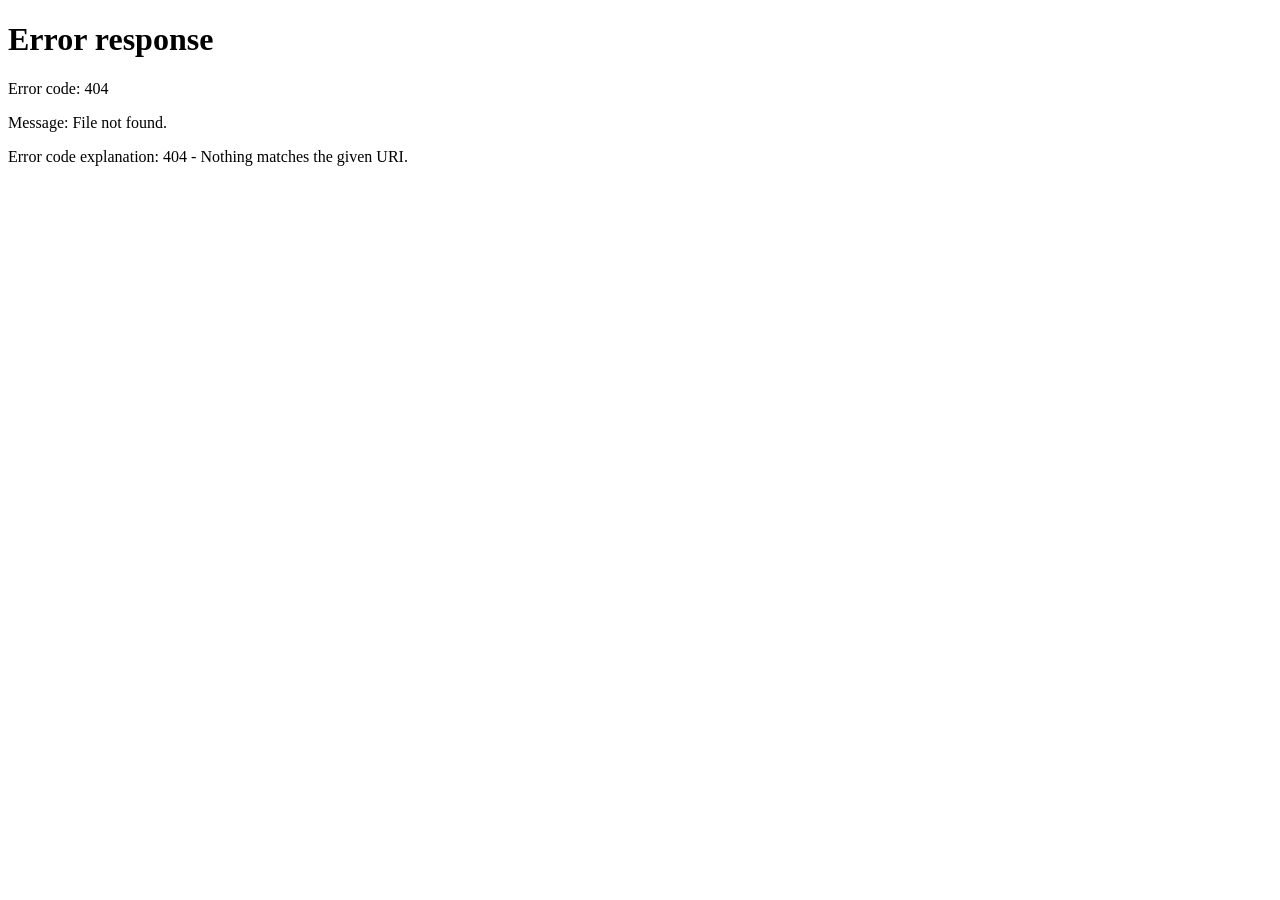
==== commit 22245f47: "Update index.html" ====
--- a/index.html
+++ b/index.html
@@ -3,7 +3,7 @@
 
 <head>
     <META HTTP-EQUIV="Content-Type" CONTENT="text/html; charset=iso-8859-9">
-    <META HTTP-EQUIV="Refresh" CONTENT="5; URL=en">
+    <META HTTP-EQUIV="Refresh" CONTENT="0; URL=en">
     <meta charset="utf-8">
     <meta name="viewport" content="width=device-width, initial-scale=1, shrink-to-fit=no">
     <meta name="title" content="Özgeçmiş - Eser Kuru | eserkuru.me" />
@@ -24,7 +24,7 @@
     </script>
 
 
-    <title>Özgeçmiş - Eser Kuru</title>
+    <title>Eser Kuru</title>
 
     <!-- Bootstrap core CSS -->
     <link href="vendor/bootstrap/css/bootstrap.min.css" rel="stylesheet">
@@ -40,10 +40,17 @@
 
 </head>
 
-<body>
-    <div class="spinner-grow" style="width: 3rem; height: 3rem;" role="status">
-        <span class="sr-only">Loading...</span>
-    </div>
+<body id="page-top">
+
+    <!-- Bootstrap core JavaScript -->
+    <script src="vendor/jquery/jquery.min.js"></script>
+    <script src="vendor/bootstrap/js/bootstrap.bundle.min.js"></script>
+
+    <!-- Plugin JavaScript -->
+    <script src="vendor/jquery-easing/jquery.easing.min.js"></script>
+
+    <!-- Custom scripts for this template -->
+    <script src="js/resume.min.js"></script>
 </body>
 
 </html>
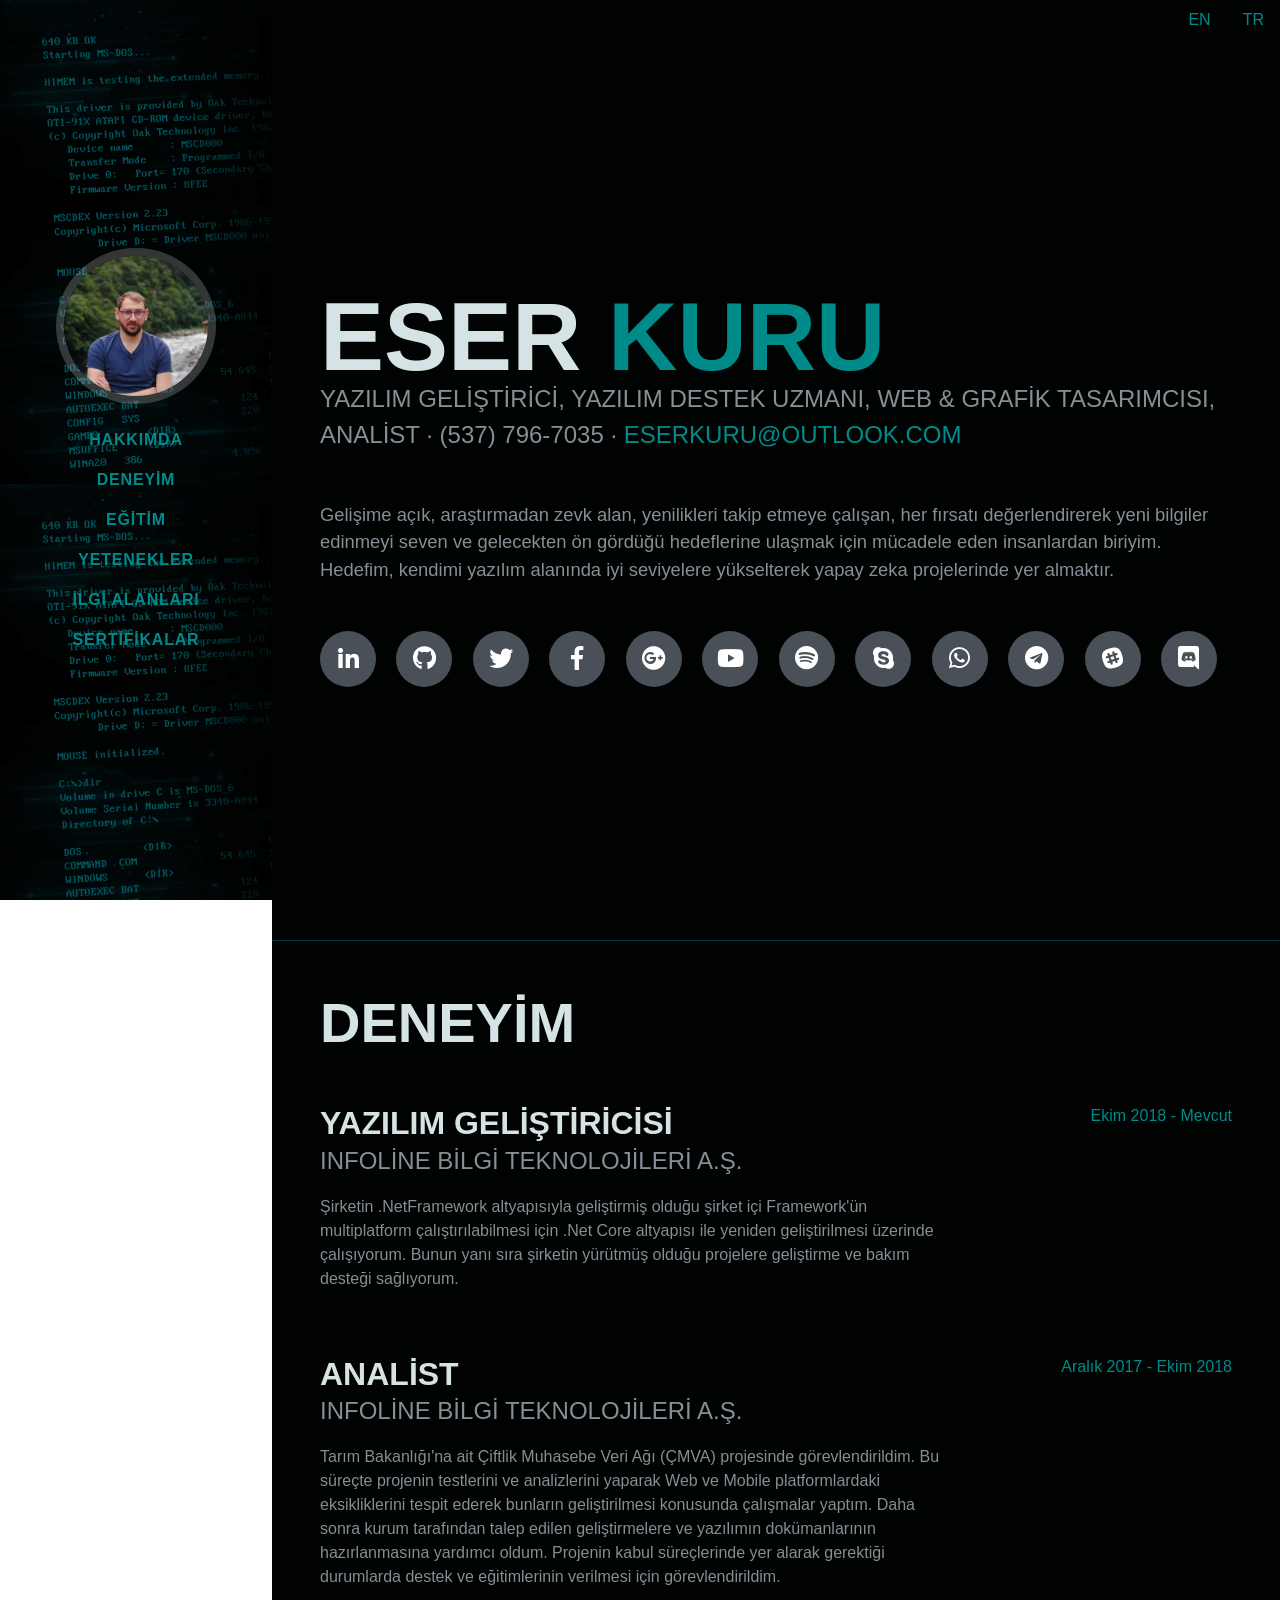
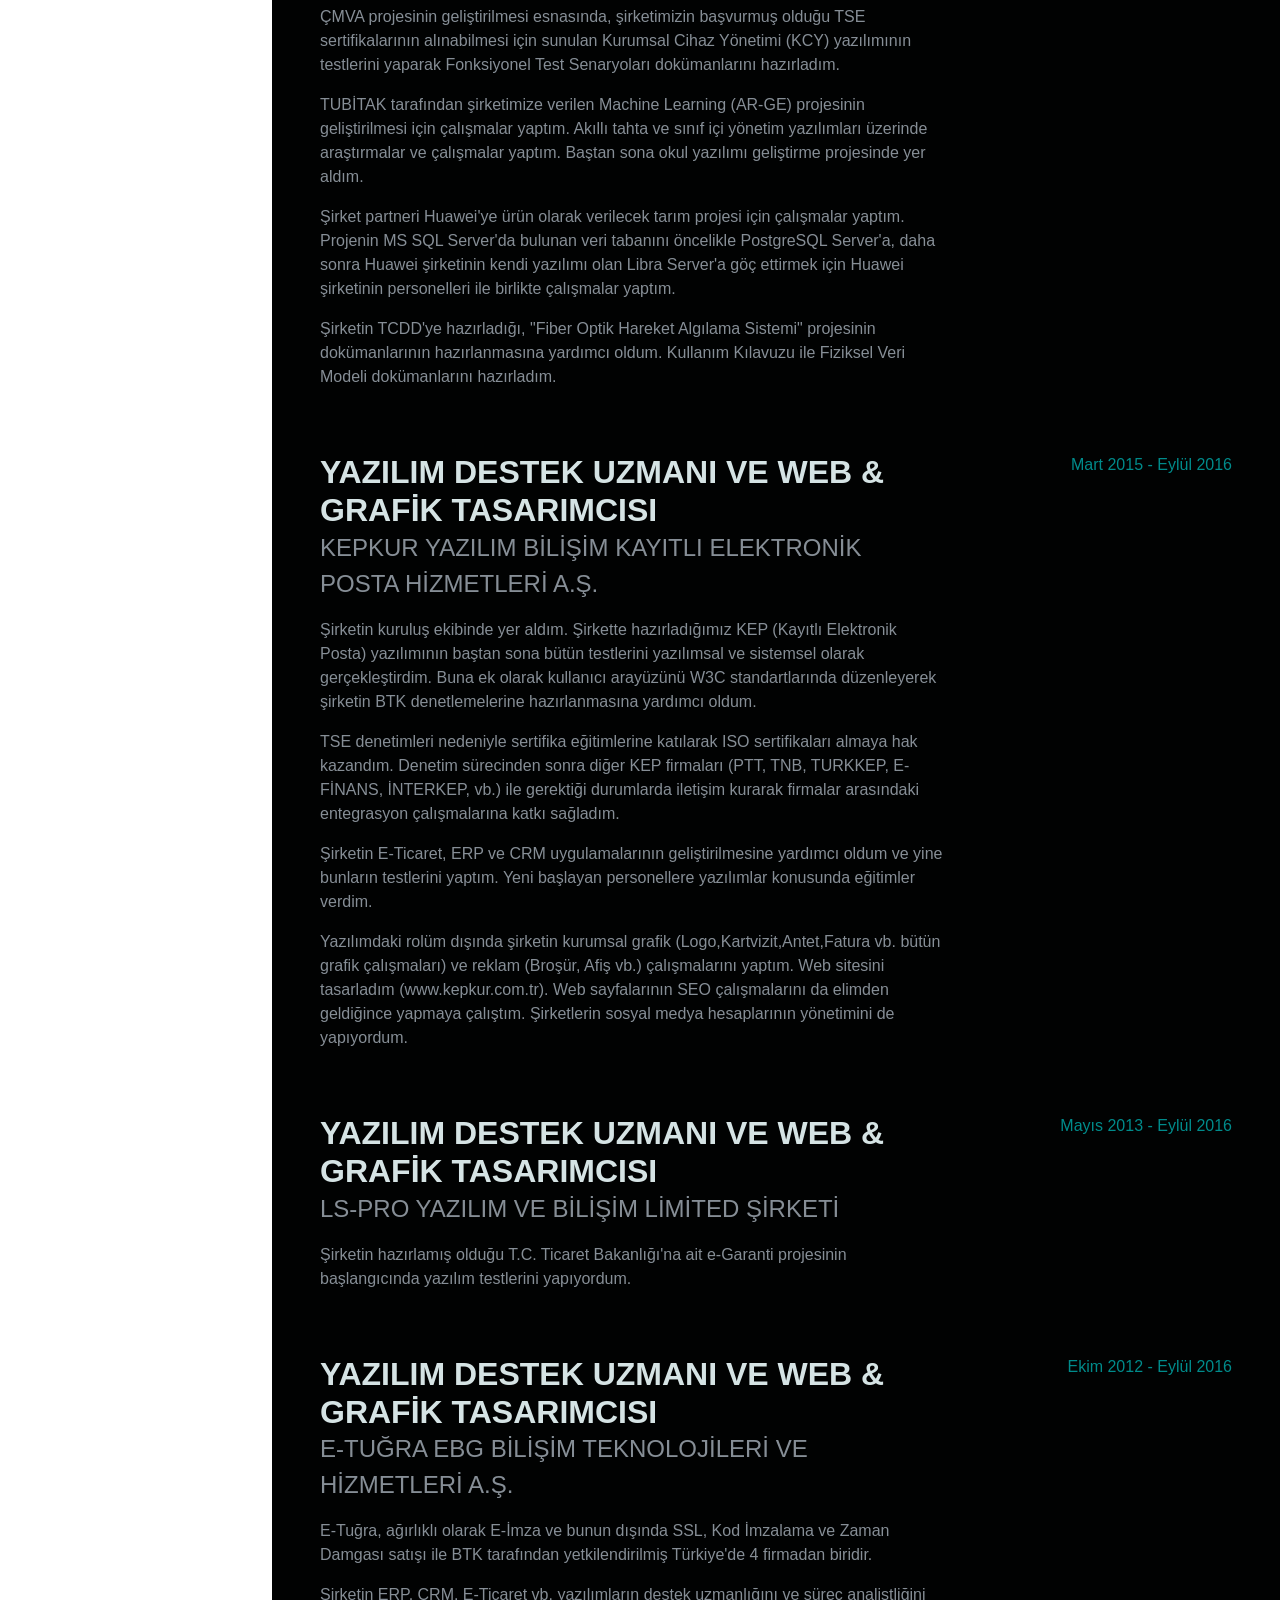
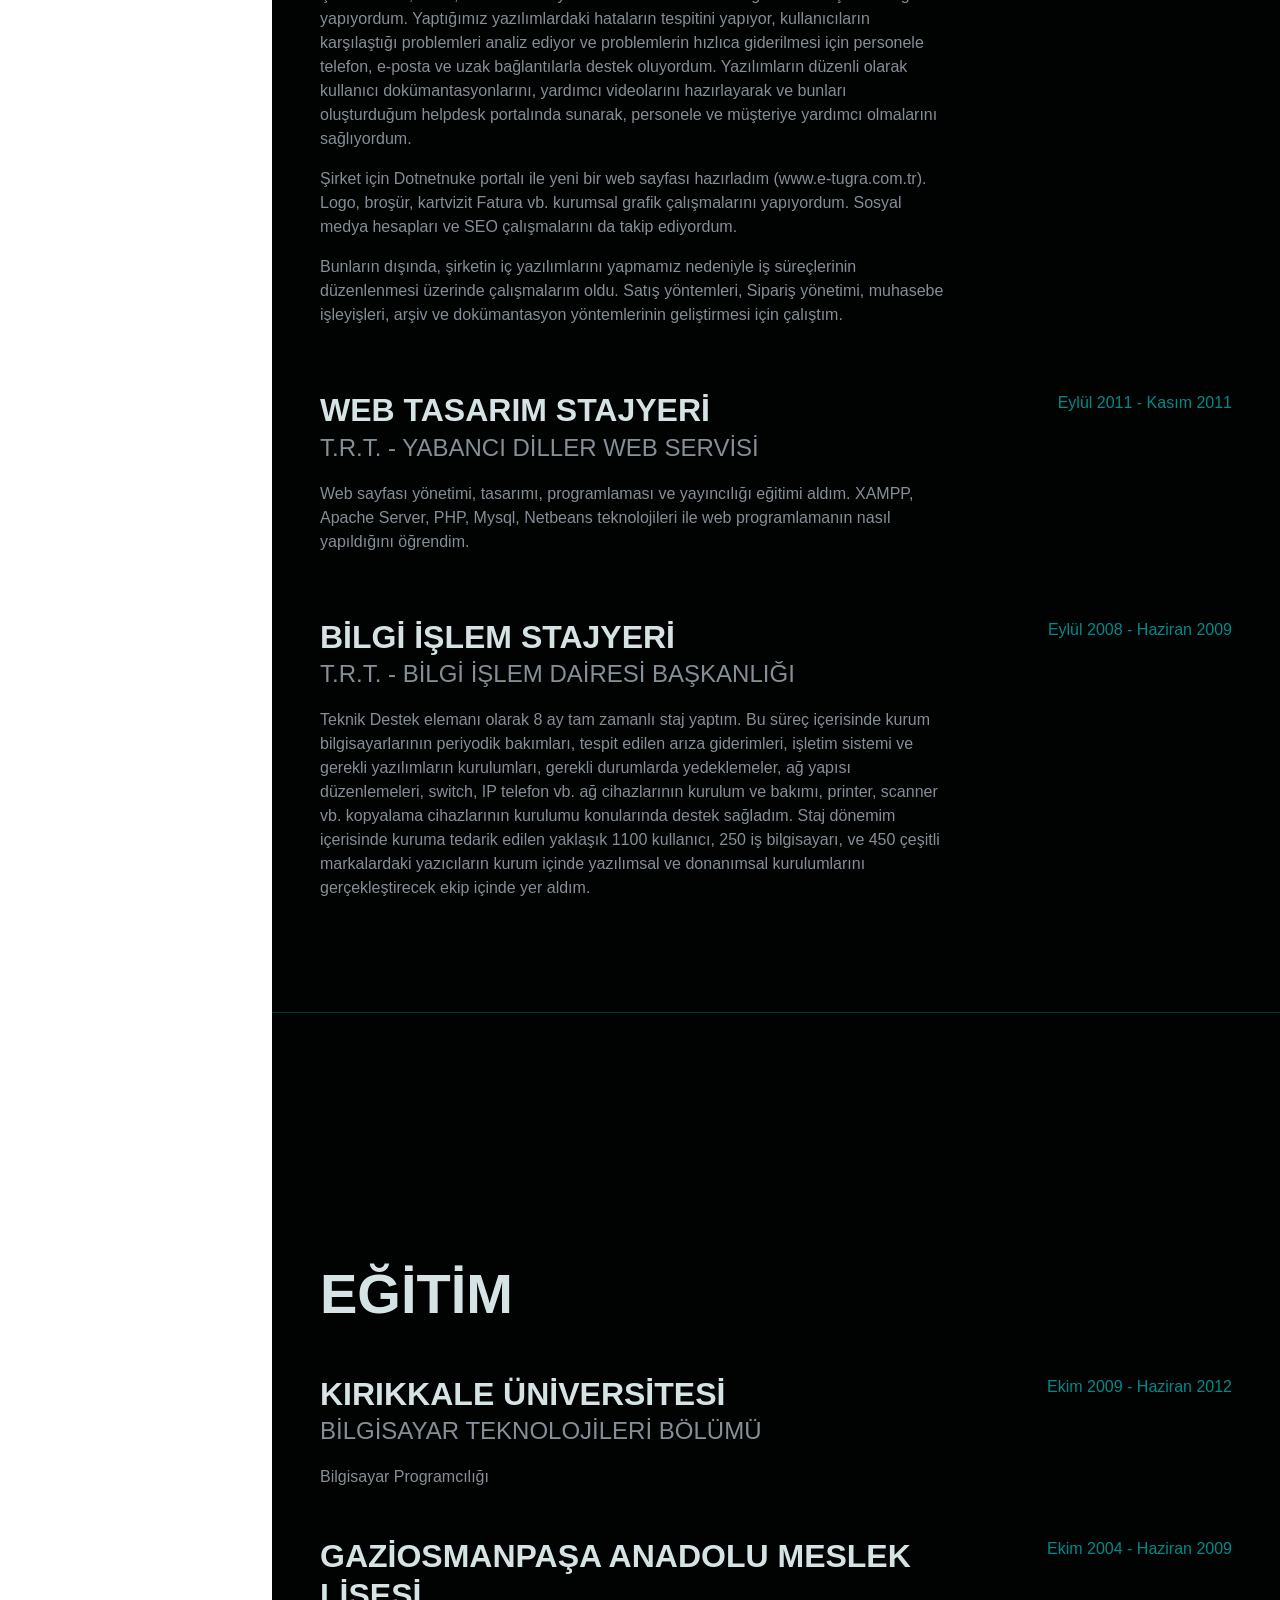
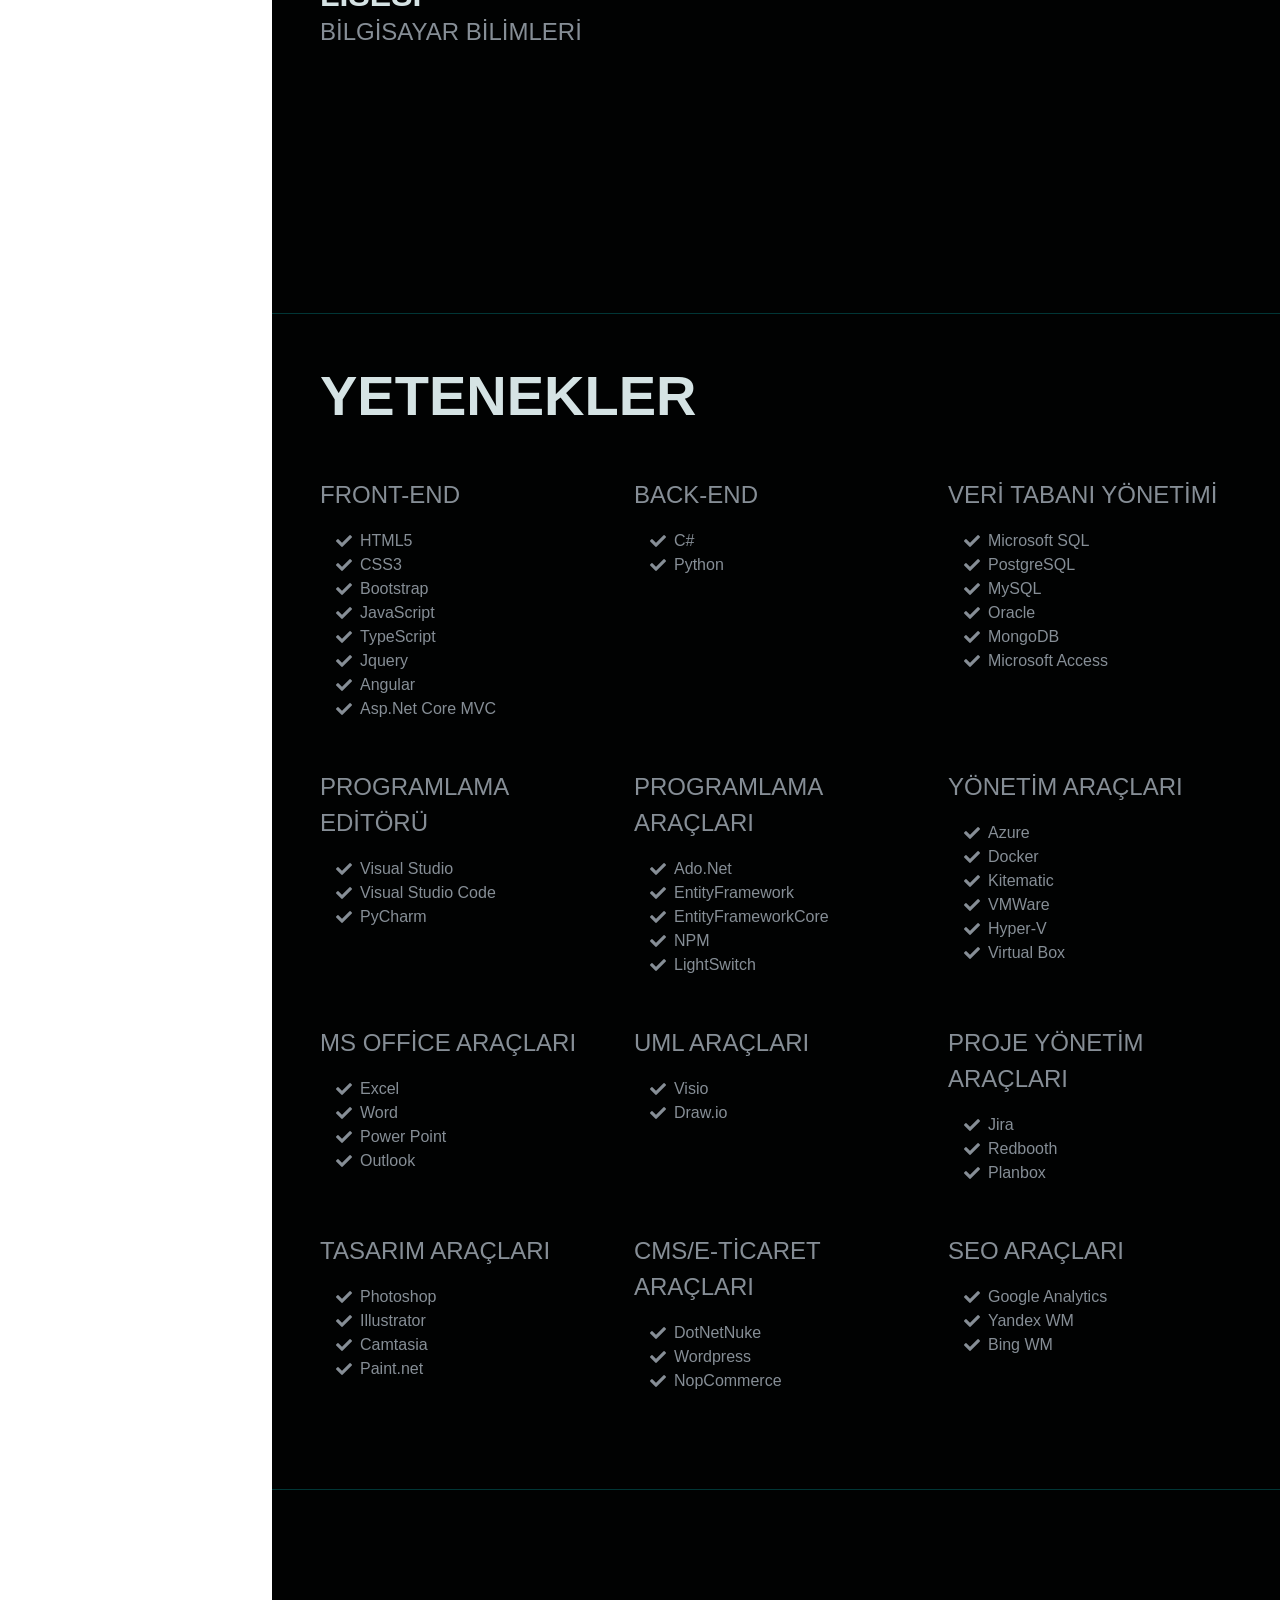
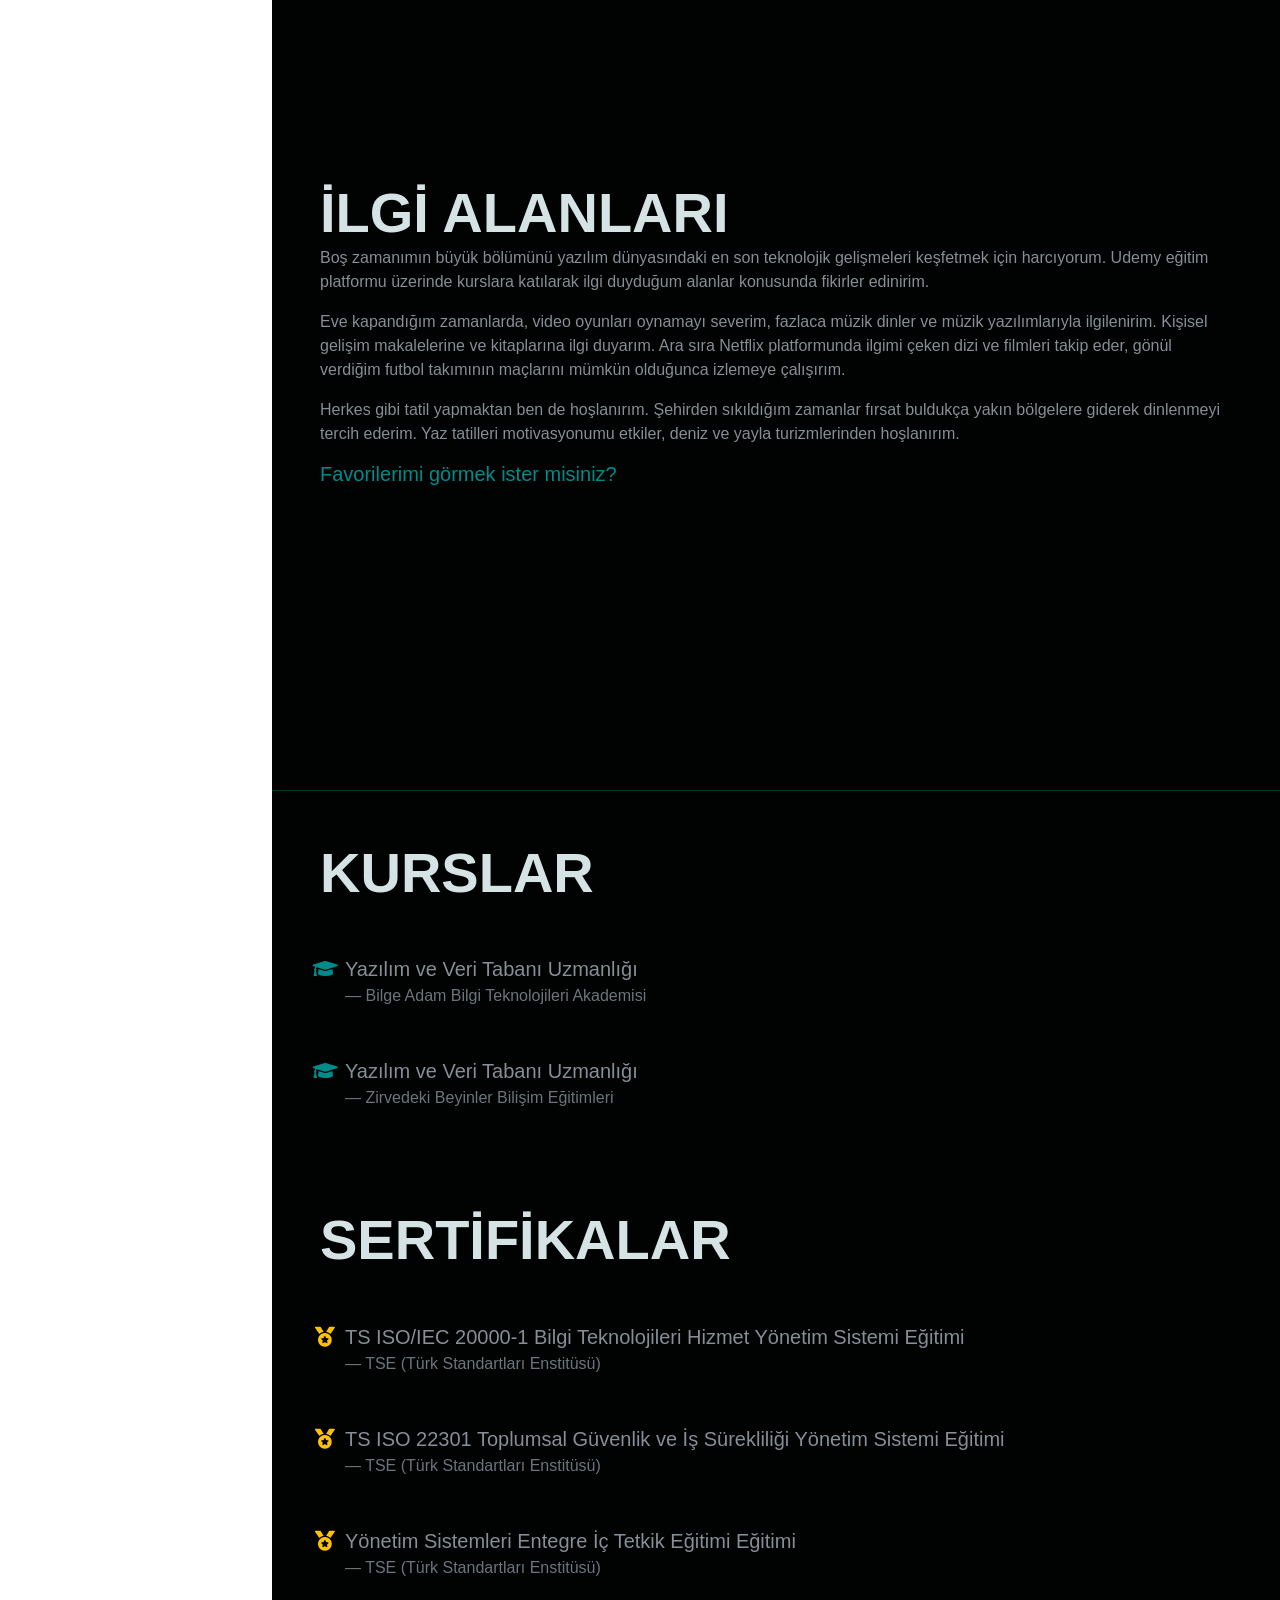
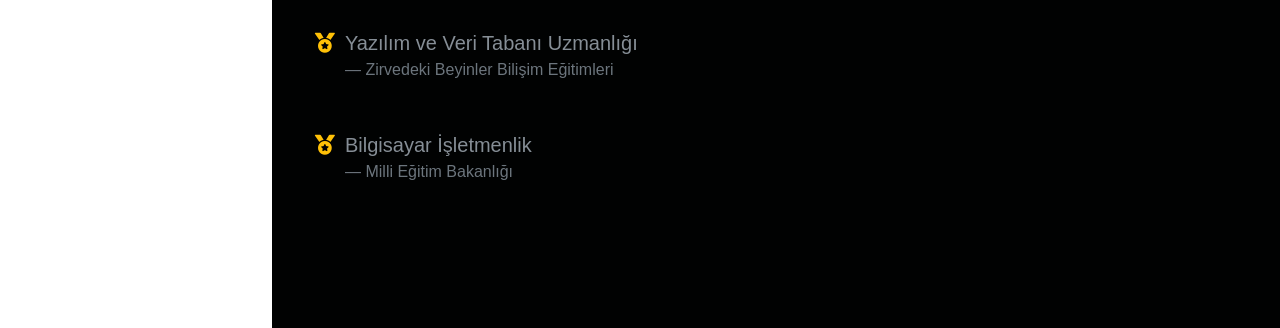
==== commit 78aff00e: "Updated and migrated on docker." ====
--- a/index.html
+++ b/index.html
@@ -2,26 +2,26 @@
 <html lang="TR">
 
 <head>
-    <META HTTP-EQUIV="Content-Type" CONTENT="text/html; charset=iso-8859-9">
-    <META HTTP-EQUIV="Refresh" CONTENT="0; URL=en">
+    <META HTTP-EQUIV="Content-Type" CONTENT="text/html; charset=ISO-8859-9">
+    <META HTTP-EQUIV="Refresh" CONTENT="0; URL=tr.html">
     <meta charset="utf-8">
     <meta name="viewport" content="width=device-width, initial-scale=1, shrink-to-fit=no">
-    <meta name="title" content="Özgeçmiş - Eser Kuru | eserkuru.me" />
+    <meta name="title" content="Özgeçmiş - Eser Kuru | eserkuru.com" />
     <meta name="description" content="Eser Kuru kimdir? " />
     <meta name="keywords" content="eserkuru, yazılım, geliştirici, freelancer" />
     <meta name="author" content="Eser Kuru" />
     <meta name="owner" content="Eser Kuru" />
     <meta name="copyright" content="(c) 2019" />
 
-    <!-- Global site tag (gtag.js) - Google Analytics -->
-    <script async src="https://www.googletagmanager.com/gtag/js?id=UA-132011424-1"></script>
-    <script>
-        window.dataLayer = window.dataLayer || [];
-        function gtag() { dataLayer.push(arguments); }
-        gtag('js', new Date());
+		<!-- Global site tag (gtag.js) - Google Analytics -->
+		<script async src="https://www.googletagmanager.com/gtag/js?id=G-D2LRSCBQXC"></script>
+		<script>
+			window.dataLayer = window.dataLayer || [];
+			function gtag(){dataLayer.push(arguments);}
+			gtag('js', new Date());
 
-        gtag('config', 'UA-132011424-1');
-    </script>
+			gtag('config', 'G-D2LRSCBQXC');
+		</script>
 
 
     <title>Eser Kuru</title>
